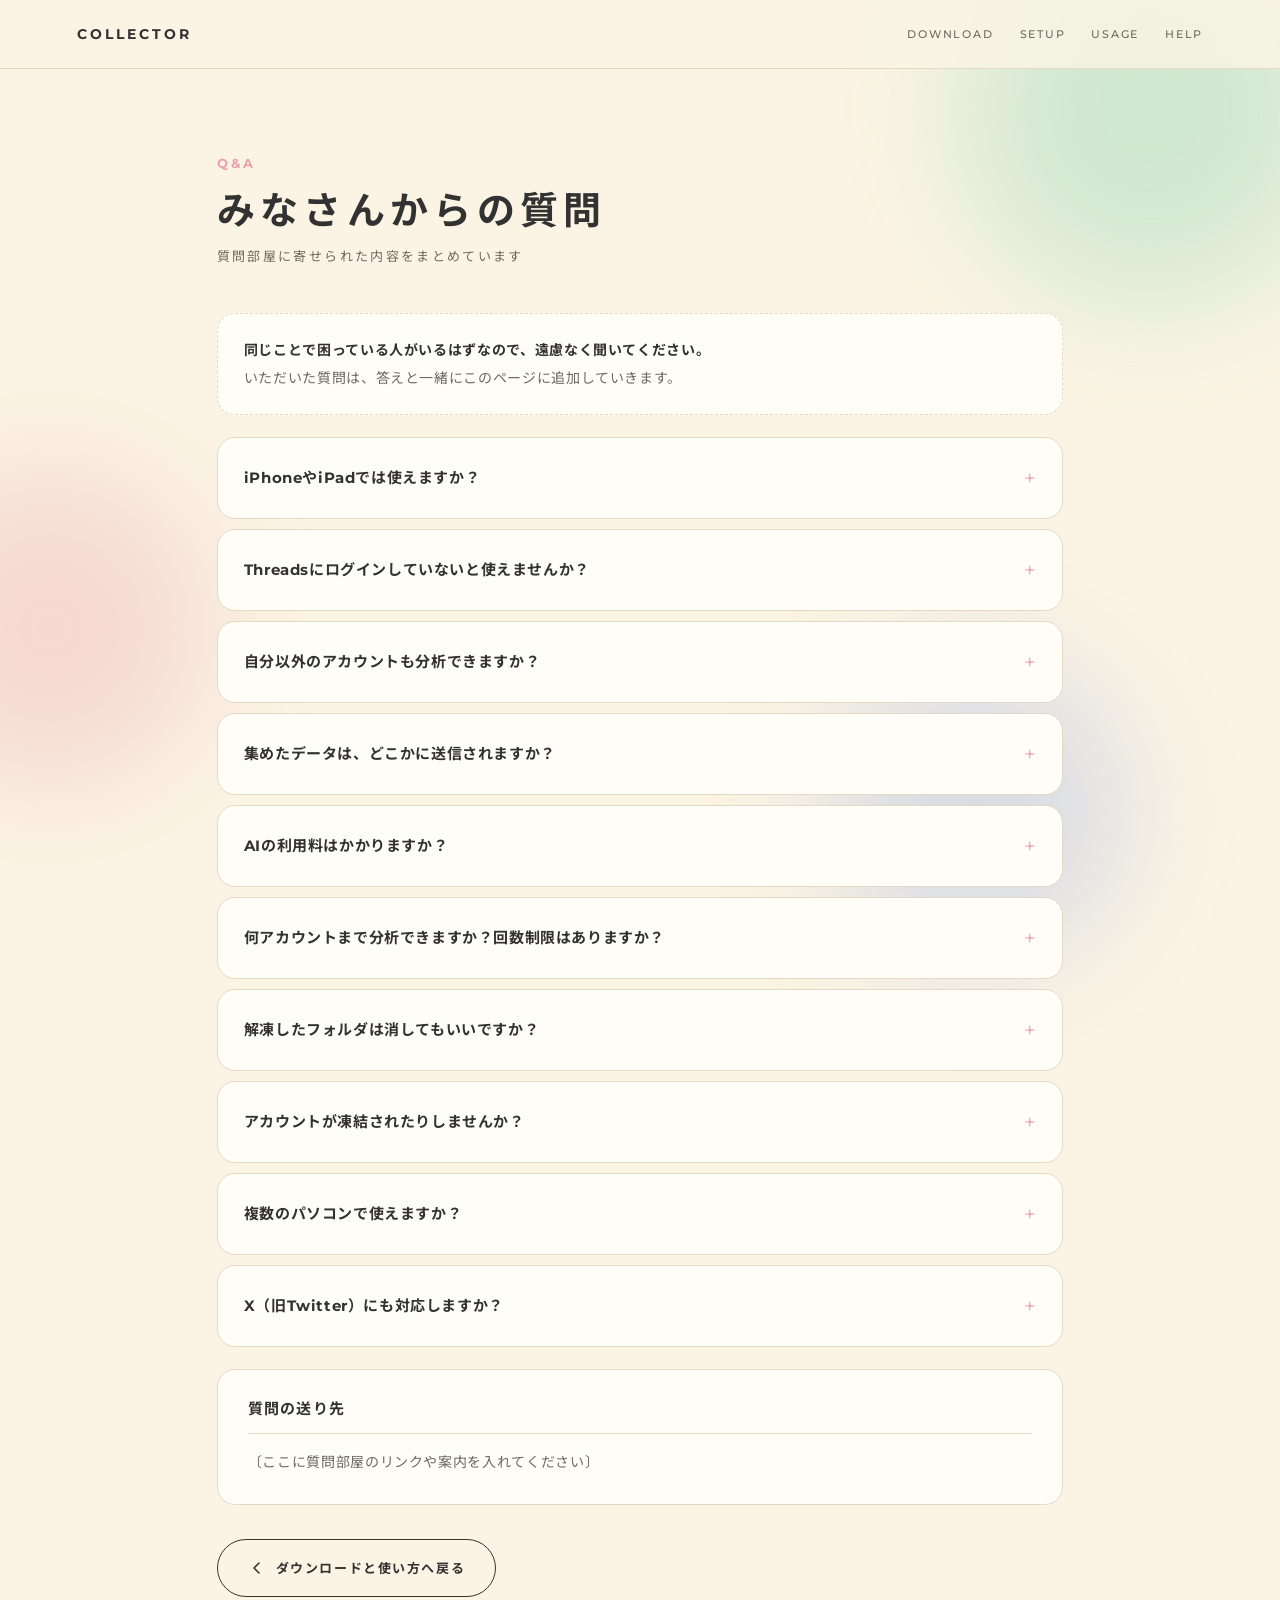
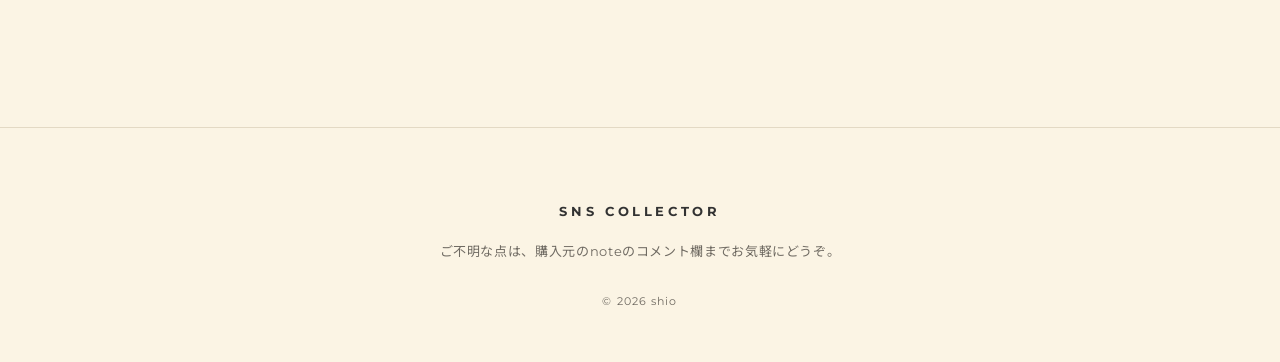
==== qa/index.html @ 51b9fbac "change: Q&Aを単体ページ(qa/)に分離" ====
<!DOCTYPE html>
<html lang="ja">
<head>
<meta charset="UTF-8">
<meta name="viewport" content="width=device-width, initial-scale=1">
<meta name="robots" content="noindex, nofollow, noarchive">

<title>Q&amp;A｜SNS投稿コレクター</title>
<meta name="description" content="SNS投稿コレクターに寄せられた質問と答えをまとめています。">

<link rel="icon" type="image/png" sizes="32x32" href="../assets/icon/favicon-32.png">
<link rel="icon" type="image/png" sizes="16x16" href="../assets/icon/favicon-16.png">
<link rel="apple-touch-icon" href="../assets/icon/apple-touch-icon.png">
<meta name="theme-color" content="#FBF4E4">

<meta property="og:type" content="article">
<meta property="og:url" content="https://shiochann.github.io/room-e94b82/qa/">
<meta property="og:site_name" content="SNS投稿コレクター">
<meta property="og:title" content="Q&amp;A｜SNS投稿コレクター">
<meta property="og:description" content="寄せられた質問と答えをまとめています。">
<meta property="og:image" content="https://shiochann.github.io/room-e94b82/assets/img/ogp.png">
<meta property="og:image:width" content="1200">
<meta property="og:image:height" content="630">
<meta name="twitter:card" content="summary_large_image">
<meta name="twitter:image" content="https://shiochann.github.io/room-e94b82/assets/img/ogp.png">

<link rel="preconnect" href="https://fonts.googleapis.com">
<link rel="preconnect" href="https://fonts.gstatic.com" crossorigin>
<link href="https://fonts.googleapis.com/css2?family=Montserrat:wght@400;500;700&family=Noto+Sans+JP:wght@400;500;700&display=swap" rel="stylesheet">
<link rel="stylesheet" href="../assets/css/style.css">
</head>
<body>

<div class="loader" id="loader">
  <div class="loader__bar"><span id="loaderFill"></span></div>
</div>

<div class="deco" aria-hidden="true">
  <span class="blob blob--mint"></span>
  <span class="blob blob--pink"></span>
  <span class="blob blob--blue"></span>
</div>

<header class="head">
  <a class="head__logo" href="../">COLLECTOR</a>
  <nav class="head__nav">
    <a href="../#download">DOWNLOAD</a>
    <a href="../#setup">SETUP</a>
    <a href="../#usage">USAGE</a>
    <a href="../#help">HELP</a>
  </nav>
</header>

<main>

<section class="sec sec--page">
  <div class="sec__head">
    <span class="sec__num">Q&amp;A</span>
    <h2 class="sec__title">みなさんからの質問</h2>
    <p class="sec__jp">質問部屋に寄せられた内容をまとめています</p>
  </div>

  <p class="notice">
    <strong>同じことで困っている人がいるはずなので、遠慮なく聞いてください。</strong><br>
    いただいた質問は、答えと一緒にこのページに追加していきます。
  </p>

  <div class="qa" style="margin-top:22px">

    <details>
      <summary>iPhoneやiPadでは使えますか？</summary>
      <div class="qa__body">
        <p><strong>使えません。パソコン（Windows / Mac）のGoogle Chrome専用です。</strong></p>
        <p>iPhoneとiPadにはChromeの拡張機能という仕組み自体がないためです（iOSのChromeは中身がSafariで、拡張機能に対応していません）。Androidも同様です。</p>
        <p>なお、書き出した分析プロンプトをAIアプリに貼って<strong>結果を読む部分はスマホでもできます</strong>。集める作業だけがパソコン必須です。</p>
      </div>
    </details>

    <details>
      <summary>Threadsにログインしていないと使えませんか？</summary>
      <div class="qa__body">
        <p><strong>ログインした状態で使ってください。</strong></p>
        <p>ログアウトのままだと、Threadsが7件ほど表示したところでログイン画面を出し、それ以上スクロールできなくなります。ツールの制限ではなくThreads側の仕様です。</p>
        <p>ログインするのは<strong>ご自身のアカウントで大丈夫です。</strong>分析したい相手のアカウントである必要はありません。</p>
      </div>
    </details>

    <details>
      <summary>自分以外のアカウントも分析できますか？</summary>
      <div class="qa__body">
        <p>できます。<strong>公開アカウントであれば、ブラウザで見えている情報をそのまま読み取ります。</strong></p>
        <p>非公開アカウントや、自分がブロックされている相手は、そもそも画面に表示されないので取得できません。</p>
      </div>
    </details>

    <details>
      <summary>集めたデータは、どこかに送信されますか？</summary>
      <div class="qa__body">
        <p><strong>送信されません。すべてお使いのパソコンの中だけで完結します。</strong></p>
        <p>このツールには外部と通信する機能が一切ありません。収集した内容が開発者や第三者に送られることはなく、集計も書き出しもブラウザの中で行われます。</p>
        <p>アクセスできる範囲もThreadsのページだけに限定してあります（他のサイトでは動きません）。</p>
      </div>
    </details>

    <details>
      <summary>AIの利用料はかかりますか？</summary>
      <div class="qa__body">
        <p><strong>かかりません。</strong>このツールはAIを呼び出しません。</p>
        <p>やっているのは「AIに貼り付ける文章を組み立てる」ところまでです。実際の分析は、ご自身のClaudeやChatGPTに貼って行うので、<strong>無料プランのままでも使えます。</strong>APIキーの登録も不要です。</p>
      </div>
    </details>

    <details>
      <summary>何アカウントまで分析できますか？回数制限はありますか？</summary>
      <div class="qa__body">
        <p><strong>制限はありません。</strong>何アカウントでも、何回でも使えます。</p>
        <p>ただし短時間に大量に走査すると、Threads側から一時的に表示を制限されることがあります。スクロール速度は「標準」のままでお使いください。</p>
      </div>
    </details>

    <details>
      <summary>解凍したフォルダは消してもいいですか？</summary>
      <div class="qa__body">
        <p><strong>消さないでください。</strong>Chromeはこのフォルダを参照し続けています。</p>
        <p>ゴミ箱に入れると拡張機能も動かなくなります。「書類」フォルダなど、うっかり消さない場所に置いてください。デスクトップに置いたままにして、整理のときに消してしまう例が多いので気をつけてください。</p>
      </div>
    </details>

    <details>
      <summary>アカウントが凍結されたりしませんか？</summary>
      <div class="qa__body">
        <p>このツールがやっているのは、<strong>ご自身がブラウザで見られる範囲を、スクロールしながら読み取ること</strong>です。投稿・いいね・フォローなどの操作は一切行いません。</p>
        <p>負荷をかけないよう、収集の速度はあらかじめ遅く設定してあります。「速い」設定の多用は避けてください。</p>
        <p>とはいえ、Threadsの規約や仕様は変更される可能性があります。<strong>ご利用は自己責任でお願いします。</strong>心配な場合は、まずご自身のアカウントの分析から試してみてください。</p>
      </div>
    </details>

    <details>
      <summary>複数のパソコンで使えますか？</summary>
      <div class="qa__body">
        <p>ご自身がお使いのパソコンであれば、台数の制限なくお使いいただけます。同じZIPを読み込むだけです。</p>
        <p>ただし<strong>他の方への再配布・共有・転売は禁止です。</strong>このページのURLも同様です。</p>
      </div>
    </details>

    <details>
      <summary>X（旧Twitter）にも対応しますか？</summary>
      <div class="qa__body">
        <p>現時点ではThreadsのみの対応です。</p>
        <p>他のSNSを追加できる構造では作ってありますが、対応時期はお約束できません。対応した場合はこのページでお知らせします。</p>
      </div>
    </details>

  </div>

  <div class="card" style="margin-top:22px">
    <h3 class="card__title">質問の送り先</h3>
    <p style="font-size:14px;color:var(--ink-lt)">
      〔ここに質問部屋のリンクや案内を入れてください〕
    </p>
  </div>

  <div style="margin-top:34px">
    <a class="btn" href="../" style="opacity:1;animation:none">
      <svg width="18" height="18" viewBox="0 0 18 18" fill="none" aria-hidden="true">
        <path d="M11 4L6 9l5 5" stroke="currentColor" stroke-width="1.6" stroke-linecap="round" stroke-linejoin="round"/>
      </svg>
      <span>ダウンロードと使い方へ戻る</span>
    </a>
  </div>
</section>

</main>

<footer class="foot">
  <p class="foot__logo">SNS COLLECTOR</p>
  <p class="foot__txt">ご不明な点は、購入元のnoteのコメント欄までお気軽にどうぞ。</p>
  <p class="foot__copy">© <span id="year">2026</span> shio</p>
</footer>

<script src="../assets/js/main.js"></script>
</body>
</html>
---- assets/css/style.css ----
@charset "UTF-8";

/* ============================================
   SNS投稿コレクター 配布ページ
   配色は参考サイトの空気感に合わせたもの
     地   #FBF4E4  文字 #323232
     差し色 ミント #7BD0AD / ピンク #EAA1AC / ブルー #95ABE5
   ============================================ */

:root {
  --bg: #fbf4e4;
  --ink: #323232;
  --ink-lt: #6f6a62;
  --mint: #7bd0ad;
  --pink: #eaa1ac;
  --blue: #95abe5;
  --line: #e3d9c4;
  --card: #fffdf7;
  --radius: 18px;
  --ease: cubic-bezier(.22, .61, .36, 1);
}

* { box-sizing: border-box; }

html { scroll-behavior: smooth; }

body {
  margin: 0;
  background: var(--bg);
  color: var(--ink);
  font-family: Montserrat, "Noto Sans JP", sans-serif;
  font-weight: 400;
  font-size: 16px;
  line-height: 2;
  letter-spacing: .04em;
  -webkit-font-smoothing: antialiased;
  overflow-x: hidden;
}

h1, h2, h3 { margin: 0; font-weight: 700; line-height: 1.5; }
p { margin: 0; }
ul, ol { margin: 0; padding: 0; list-style: none; }
a { color: inherit; }

/* ---------- ローディング ---------- */
.loader {
  position: fixed; inset: 0; z-index: 999;
  background: var(--bg);
  display: grid; place-items: center;
  transition: opacity .6s var(--ease), visibility .6s;
}
.loader.is-done { opacity: 0; visibility: hidden; }
.loader__bar {
  width: 220px; height: 12px;
  border: 1.5px solid var(--pink);
  border-radius: 2px;
  overflow: hidden;
}
.loader__bar span {
  display: block; height: 100%; width: 0;
  background: var(--pink);
  transition: width .3s linear;
}

/* ---------- 背景の飾り ---------- */
.deco { position: fixed; inset: 0; pointer-events: none; z-index: 0; }
.blob {
  position: absolute; border-radius: 50%;
  filter: blur(60px); opacity: .32;
}
.blob--mint { width: 380px; height: 380px; background: var(--mint); top: -80px; right: -60px; }
.blob--pink { width: 320px; height: 320px; background: var(--pink); top: 52%; left: -110px; }
.blob--blue { width: 300px; height: 300px; background: var(--blue); bottom: -60px; right: 12%; }

/* ---------- ヘッダー ---------- */
.head {
  position: fixed; top: 0; left: 0; right: 0; z-index: 100;
  display: flex; align-items: center; justify-content: space-between;
  padding: 20px 6vw;
  background: rgba(251, 244, 228, .82);
  backdrop-filter: blur(10px);
  border-bottom: 1px solid var(--line);
}
.head__logo { font-weight: 700; letter-spacing: .22em; font-size: 14px; text-decoration: none; }
.head__nav { display: flex; gap: 26px; }
.head__nav a {
  font-size: 11px; letter-spacing: .16em; font-weight: 500;
  text-decoration: none; color: var(--ink-lt);
  transition: color .3s var(--ease);
}
.head__nav a:hover { color: var(--ink); }

/* ---------- ヒーロー ---------- */
.hero {
  position: relative; z-index: 1;
  min-height: 100svh;
  display: flex; align-items: center; gap: 6vw;
  padding: 140px 6vw 90px;
}
.hero__vertical {
  writing-mode: vertical-rl;
  font-size: clamp(18px, 2.2vw, 26px);
  font-weight: 700; letter-spacing: .32em; line-height: 1.9;
  color: var(--ink);
  opacity: 0; transform: translateY(24px);
  animation: fadeUp 1s var(--ease) .5s forwards;
}
.hero__body { max-width: 620px; }
.hero__label {
  font-size: 11px; letter-spacing: .3em; font-weight: 700;
  color: var(--ink-lt); margin-bottom: 18px;
  opacity: 0; animation: fadeUp .9s var(--ease) .65s forwards;
}
.hero__title {
  font-size: clamp(38px, 6vw, 68px);
  letter-spacing: .06em; line-height: 1.3; margin-bottom: 26px;
  opacity: 0; transform: translateY(24px);
  animation: fadeUp 1s var(--ease) .75s forwards;
}
.hero__lead {
  font-size: 15px; color: var(--ink-lt); margin-bottom: 34px;
  opacity: 0; transform: translateY(20px);
  animation: fadeUp 1s var(--ease) .9s forwards;
}
.hero__note {
  margin-top: 20px; font-size: 12px; color: var(--ink-lt); letter-spacing: .08em;
  opacity: 0; animation: fadeUp 1s var(--ease) 1.15s forwards;
}
@keyframes fadeUp { to { opacity: 1; transform: translateY(0); } }

/* ---------- ボタン ---------- */
.btn {
  display: inline-flex; align-items: center; gap: 10px;
  padding: 15px 30px;
  border: 1.5px solid var(--ink); border-radius: 999px;
  font-size: 13px; font-weight: 700; letter-spacing: .12em;
  text-decoration: none; background: transparent;
  transition: background .35s var(--ease), color .35s var(--ease), transform .35s var(--ease);
  opacity: 0; animation: fadeUp 1s var(--ease) 1.05s forwards;
}
.btn:hover { background: var(--ink); color: var(--bg); transform: translateY(-2px); }
.btn--fill {
  background: var(--ink); color: var(--bg);
  opacity: 1; animation: none; flex-shrink: 0;
}
.btn--fill:hover { background: var(--pink); border-color: var(--pink); color: #fff; }

/* ---------- セクション ---------- */
.sec { position: relative; z-index: 1; padding: 90px 6vw; max-width: 1000px; margin: 0 auto; }
/* ヒーローが無い単体ページ用。固定ヘッダーに潜り込まないよう上を空ける */
.sec--page { padding-top: 150px; }
.sec--page .sec__num { font-size: 13px; }
.sec__head { margin-bottom: 44px; }
.sec__num {
  display: block; font-size: 12px; font-weight: 700;
  letter-spacing: .24em; color: var(--pink); margin-bottom: 6px;
}
.sec__title { font-size: clamp(26px, 4vw, 38px); letter-spacing: .14em; }
.sec__jp { font-size: 13px; color: var(--ink-lt); letter-spacing: .18em; margin-top: 4px; }

/* ---------- カード ---------- */
.card {
  background: var(--card);
  border: 1px solid var(--line);
  border-radius: var(--radius);
  padding: 28px 30px;
}
.card__title {
  font-size: 15px; letter-spacing: .08em; margin-bottom: 14px;
  padding-bottom: 12px; border-bottom: 1px solid var(--line);
}
.grid2 { display: grid; grid-template-columns: 1fr 1fr; gap: 18px; margin-top: 18px; }

/* ダウンロードカード */
.card--dl {
  display: flex; align-items: center; justify-content: space-between;
  gap: 24px; flex-wrap: wrap;
}
.dl__name { font-size: 19px; font-weight: 700; letter-spacing: .06em; }
.dl__meta { display: flex; gap: 8px; flex-wrap: wrap; margin-top: 10px; }
.tag {
  font-size: 11px; font-weight: 700; letter-spacing: .08em;
  padding: 4px 12px; border-radius: 999px;
  background: var(--mint); color: #14503a;
}
.tag--soft { background: #f0e9d6; color: var(--ink-lt); }

/* ---------- リスト ---------- */
.list li { position: relative; padding-left: 24px; font-size: 14px; }
.list--ok li::before,
.list--ng li::before,
.list--dot li::before {
  position: absolute; left: 0; top: 0;
  font-weight: 700;
}
.list--ok li::before { content: "○"; color: var(--mint); }
.list--ng li::before { content: "×"; color: var(--pink); }
.list--dot li::before { content: "—"; color: var(--ink-lt); }

/* ---------- ステップ ---------- */
.steps { display: flex; flex-direction: column; gap: 16px; }
.steps--tight { gap: 10px; }
.step {
  display: flex; gap: 20px;
  background: var(--card);
  border: 1px solid var(--line);
  border-radius: var(--radius);
  padding: 24px 28px;
}
.step--hl { border-color: var(--pink); background: #fff8f4; }
.step__n {
  flex-shrink: 0;
  width: 34px; height: 34px; border-radius: 50%;
  display: grid; place-items: center;
  background: var(--ink); color: var(--bg);
  font-size: 13px; font-weight: 700;
}
.step--hl .step__n { background: var(--pink); }
.step__body h3 { font-size: 16px; letter-spacing: .04em; margin-bottom: 6px; }
.step__body p { font-size: 14px; color: var(--ink-lt); }
.step__body p + p { margin-top: 8px; }
.badge {
  display: inline-block; margin-left: 10px; vertical-align: 2px;
  font-size: 10px; font-weight: 700; letter-spacing: .1em;
  padding: 3px 10px; border-radius: 999px;
  background: var(--pink); color: #fff;
}

/* ---------- 補足ブロック ---------- */
.code {
  font-family: Menlo, Consolas, monospace;
  font-size: 13px; letter-spacing: 0; line-height: 1.9;
  background: #f2ead8; border-radius: 10px;
  padding: 12px 16px; color: var(--ink);
  overflow-x: auto;
}
.code--inline { display: inline; padding: 3px 8px; }

/* コピーボタン付きの枠（data-copy が付いたものだけ） */
.code[data-copy] {
  position: relative;
  padding-right: 108px;
  display: flex; align-items: center; min-height: 48px;
}
.copy {
  position: absolute; top: 50%; right: 10px; transform: translateY(-50%);
  display: inline-flex; align-items: center; gap: 6px;
  padding: 7px 14px;
  border: 1.5px solid var(--ink); border-radius: 999px;
  background: transparent; color: var(--ink);
  font-family: Montserrat, "Noto Sans JP", sans-serif;
  font-size: 11px; font-weight: 700; letter-spacing: .08em;
  cursor: pointer; white-space: nowrap;
  transition: background .3s var(--ease), color .3s var(--ease), border-color .3s var(--ease);
}
.copy:hover { background: var(--ink); color: var(--bg); }
.copy.is-done {
  background: var(--mint); border-color: var(--mint); color: #14503a;
}
.copy.is-fail {
  background: var(--pink); border-color: var(--pink); color: #fff;
}

@media (max-width: 820px) {
  /* 狭い画面ではボタンを下に回して、文字と重ならないようにする */
  .code[data-copy] {
    display: block; padding-right: 16px; padding-bottom: 56px;
  }
  .copy { top: auto; bottom: 12px; right: auto; left: 16px; transform: none; }
}
.notice {
  background: var(--card); border: 1px dashed var(--line);
  border-radius: var(--radius); padding: 22px 26px;
  font-size: 14px; color: var(--ink-lt); margin-top: 18px;
}
.notice strong, .step__body strong, .list strong { color: var(--ink); font-weight: 700; }
.warn, .tip {
  margin-top: 10px; font-size: 13px;
  border-left: 3px solid var(--pink); padding-left: 14px;
}
.tip { border-left-color: var(--blue); }

/* ---------- 画面写真 ----------
   画像が用意できていない枠は main.js が丸ごと隠すので、
   撮れたものから順に足していける。 */
.shot { margin: 16px 0 0; }
.shot img {
  display: block; width: 100%; height: auto;
  background: #fff;
  border: 1px solid var(--line); border-radius: 12px;
  box-shadow: 0 6px 22px rgba(50, 50, 50, .08);
  cursor: zoom-in;
  transition: transform .35s var(--ease), box-shadow .35s var(--ease);
}
.shot img:hover { transform: translateY(-2px); box-shadow: 0 10px 28px rgba(50, 50, 50, .13); }
.shot figcaption {
  margin-top: 8px; font-size: 12px; color: var(--ink-lt); letter-spacing: .06em;
}

/* 拡大表示 */
.lightbox {
  position: fixed; inset: 0; z-index: 500;
  background: rgba(50, 50, 50, .88);
  display: none; place-items: center;
  padding: 4vw; cursor: zoom-out;
}
.lightbox.is-open { display: grid; }
.lightbox img {
  max-width: 100%; max-height: 92vh;
  border-radius: 10px; box-shadow: 0 20px 60px rgba(0, 0, 0, .4);
}

/* ---------- Q&A ---------- */
.qa { display: flex; flex-direction: column; gap: 10px; }
.qa details {
  background: var(--card); border: 1px solid var(--line);
  border-radius: var(--radius); overflow: hidden;
}
.qa summary {
  cursor: pointer; list-style: none;
  padding: 20px 26px; font-size: 15px; font-weight: 700; letter-spacing: .04em;
  display: flex; align-items: center; justify-content: space-between; gap: 16px;
}
.qa summary::-webkit-details-marker { display: none; }
.qa summary::after {
  content: "+"; font-size: 20px; font-weight: 400; color: var(--pink);
  transition: transform .3s var(--ease);
}
.qa details[open] summary::after { transform: rotate(45deg); }
.qa__body { padding: 0 26px 22px; font-size: 14px; color: var(--ink-lt); }
.qa__body p + p { margin-top: 10px; }

/* ---------- 更新履歴 ---------- */
.log li {
  display: flex; gap: 14px; align-items: baseline;
  font-size: 14px; color: var(--ink-lt);
  padding: 8px 0; border-bottom: 1px dotted var(--line);
}
.log li:last-child { border-bottom: 0; }
.log span {
  font-weight: 700; color: var(--ink); font-size: 12px;
  letter-spacing: .06em; flex-shrink: 0;
}

/* ---------- フッター ---------- */
.foot {
  position: relative; z-index: 1;
  text-align: center; padding: 70px 6vw 50px;
  border-top: 1px solid var(--line); margin-top: 40px;
}
.foot__logo { font-size: 13px; font-weight: 700; letter-spacing: .28em; }
.foot__txt { font-size: 13px; color: var(--ink-lt); margin-top: 14px; }
.foot__copy { font-size: 11px; color: var(--ink-lt); margin-top: 26px; letter-spacing: .1em; }

/* ---------- スクロール表示 ---------- */
.reveal { opacity: 0; transform: translateY(28px); transition: opacity .9s var(--ease), transform .9s var(--ease); }
.reveal.is-in { opacity: 1; transform: translateY(0); }

.sp { display: none; }

/* ---------- スマホ ---------- */
@media (max-width: 820px) {
  body { line-height: 1.9; }
  .head { padding: 16px 5vw; }
  .head__nav { gap: 14px; }
  .head__nav a { font-size: 10px; letter-spacing: .1em; }
  .hero { flex-direction: column; align-items: flex-start; gap: 30px; padding: 120px 6vw 70px; min-height: auto; }
  .hero__vertical { writing-mode: horizontal-tb; font-size: 15px; letter-spacing: .2em; opacity: .0; }
  .sec { padding: 70px 6vw; }
  .grid2 { grid-template-columns: 1fr; }
  .card--dl { flex-direction: column; align-items: flex-start; }
  .btn--fill { width: 100%; justify-content: center; }
  .step { flex-direction: column; gap: 12px; padding: 22px; }
  .sp { display: inline; }
}

@media (prefers-reduced-motion: reduce) {
  * { animation: none !important; transition: none !important; }
  .reveal, .hero__vertical, .hero__title, .hero__lead, .hero__label, .hero__note, .btn { opacity: 1 !important; transform: none !important; }
}
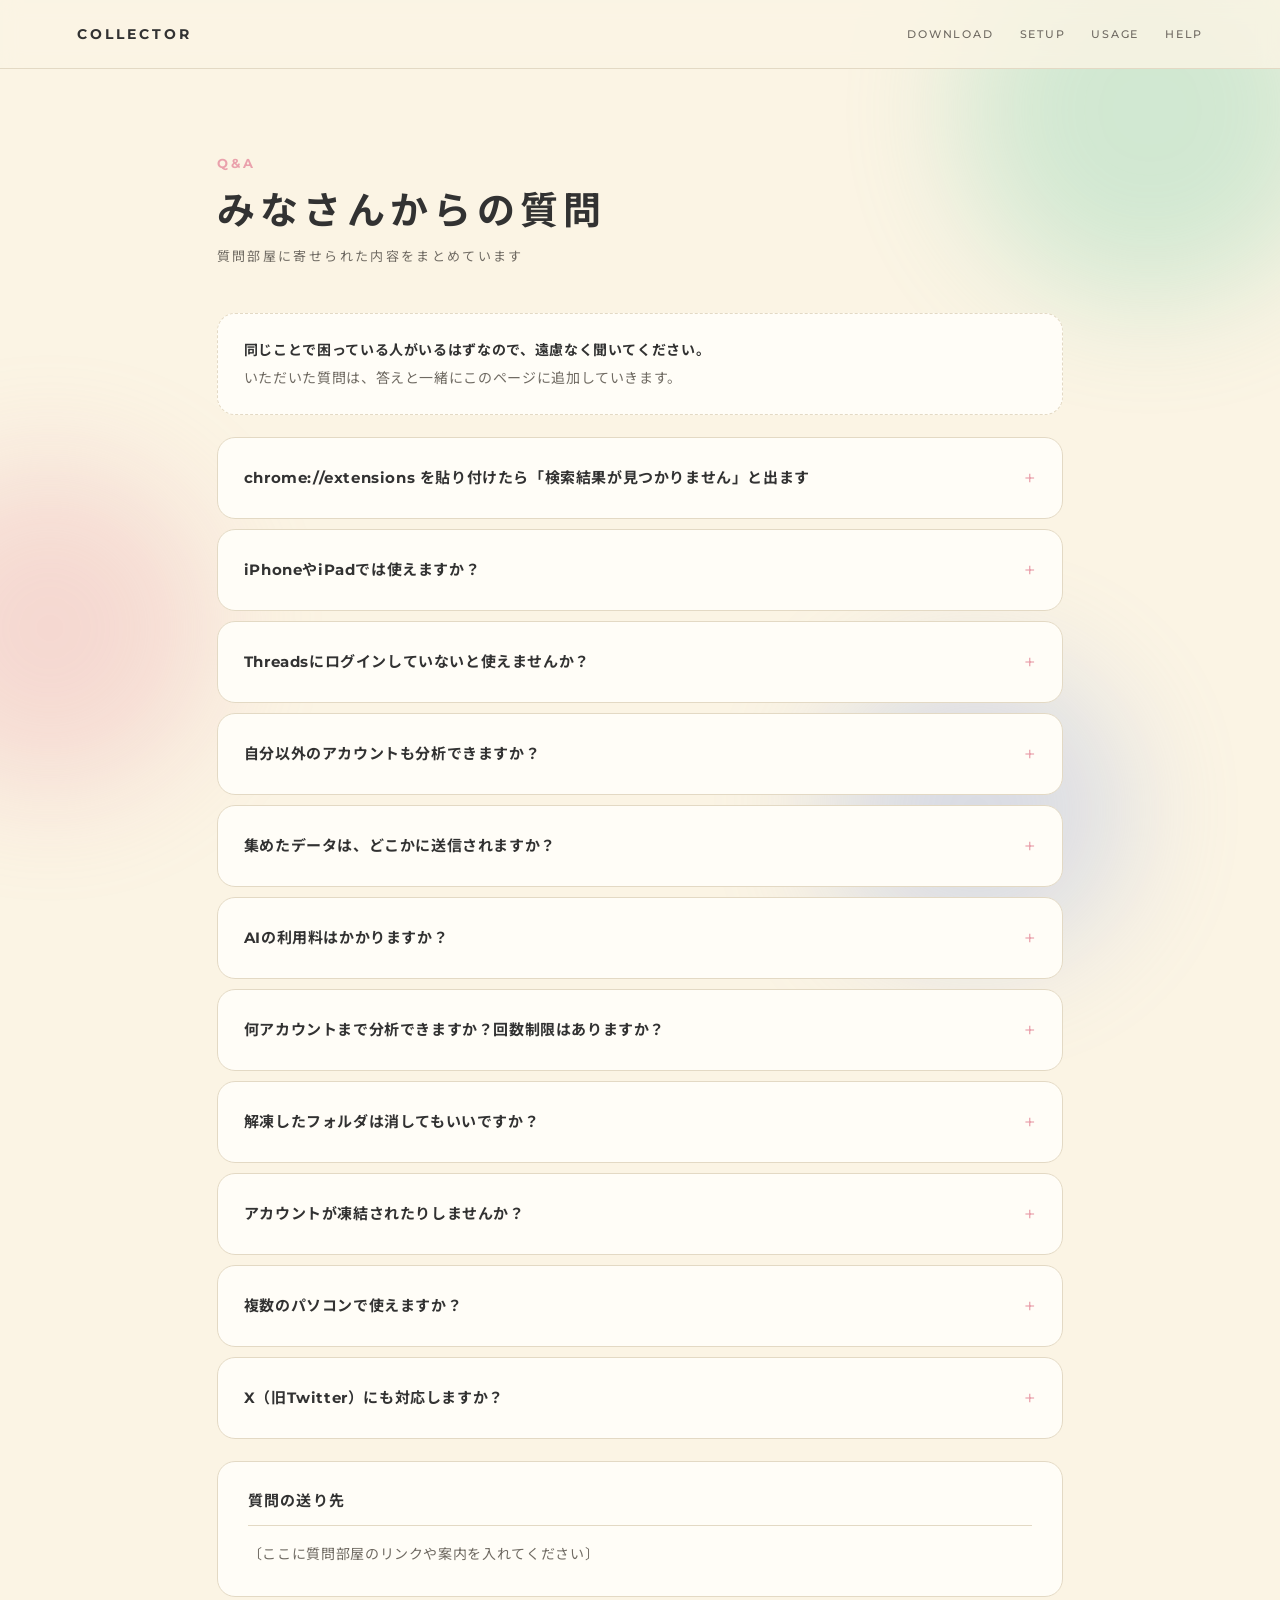
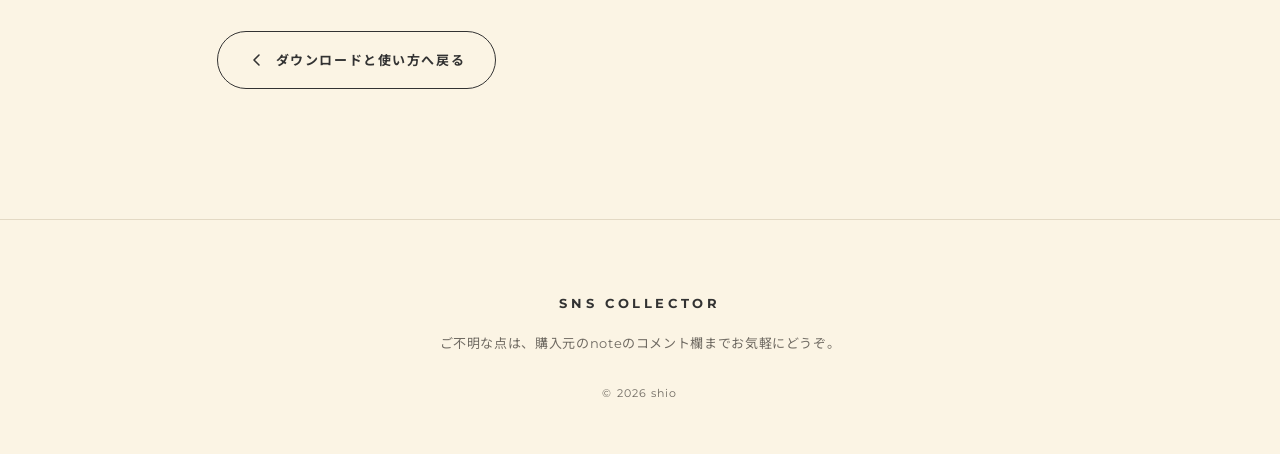
==== commit 1e4f9e41: "fix: 拡張機能ページの開き方を追記（パズルピースからの導線とQ&A）" ====
--- a/qa/index.html
+++ b/qa/index.html
@@ -66,6 +66,18 @@
   </p>
 
   <div class="qa" style="margin-top:22px">
+
+    <details>
+      <summary>chrome://extensions を貼り付けたら「検索結果が見つかりません」と出ます</summary>
+      <div class="qa__body">
+        <p><strong>貼り付ける場所が違っている可能性が高いです。</strong>設定は間違っていません。</p>
+        <p>Chromeの新しいタブには、画面の<strong>真ん中にGoogleの検索窓</strong>がありますが、そこに貼ると検索になってしまいます。貼り付けるのは<strong>画面のいちばん上、左右いっぱいに伸びている細長い欄（アドレスバー）</strong>です。</p>
+        <p><strong>いちばん確実なのは、入力しない方法です。</strong></p>
+        <p>Chrome右上の<strong>パズルピース🧩</strong>をクリック → メニュー下部の<strong>「拡張機能を管理」</strong>をクリック。これで同じページが開きます。</p>
+        <p>パズルピースが見当たらないときは、右上の「⋮」→「拡張機能」→「拡張機能を管理」でも開けます。</p>
+        <p>なお <code>chrome://extensions</code> はChrome専用のアドレスです。SafariやEdge、Firefoxでは開けませんのでご注意ください。</p>
+      </div>
+    </details>
 
     <details>
       <summary>iPhoneやiPadでは使えますか？</summary>
--- a/assets/css/style.css
+++ b/assets/css/style.css
@@ -274,6 +274,7 @@
   font-size: 14px; color: var(--ink-lt); margin-top: 18px;
 }
 .notice strong, .step__body strong, .list strong { color: var(--ink); font-weight: 700; }
+.hint2 { font-size: 13px; color: var(--ink-lt); margin-top: 6px; }
 .warn, .tip {
   margin-top: 10px; font-size: 13px;
   border-left: 3px solid var(--pink); padding-left: 14px;
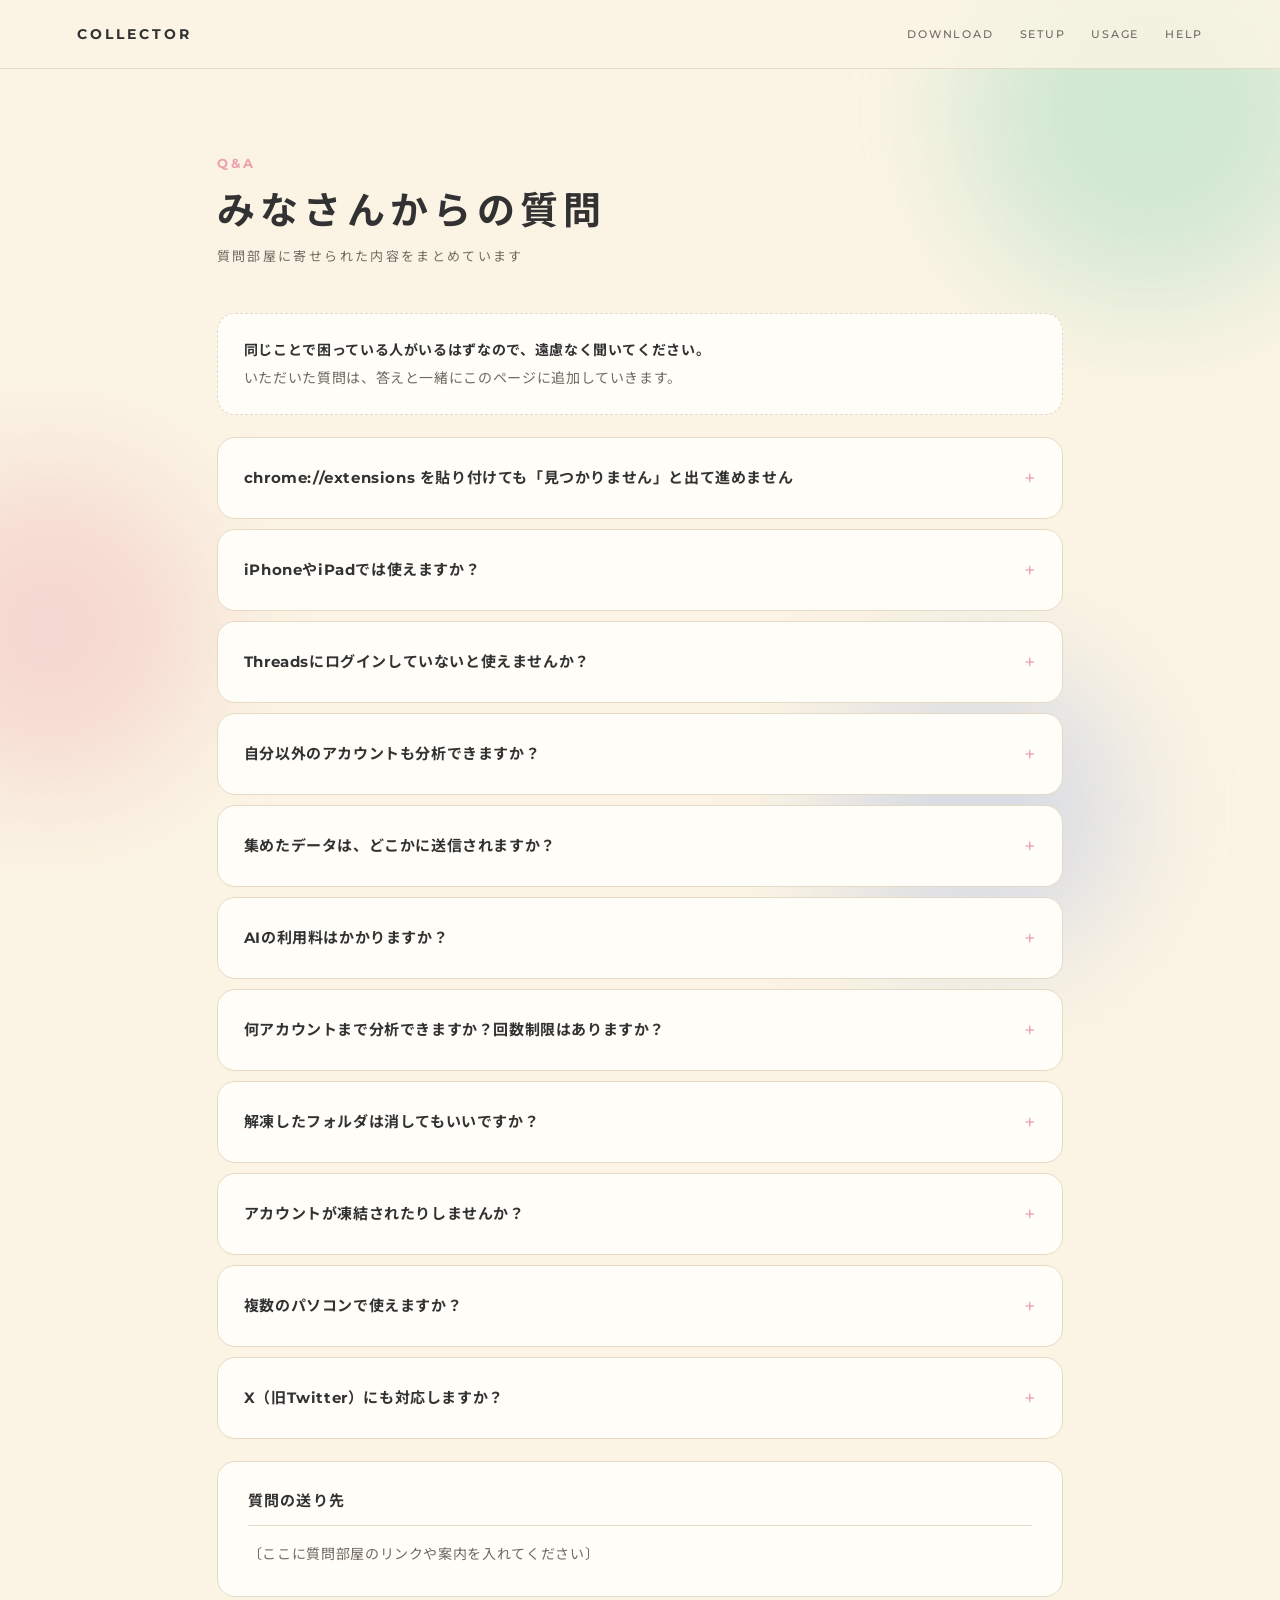
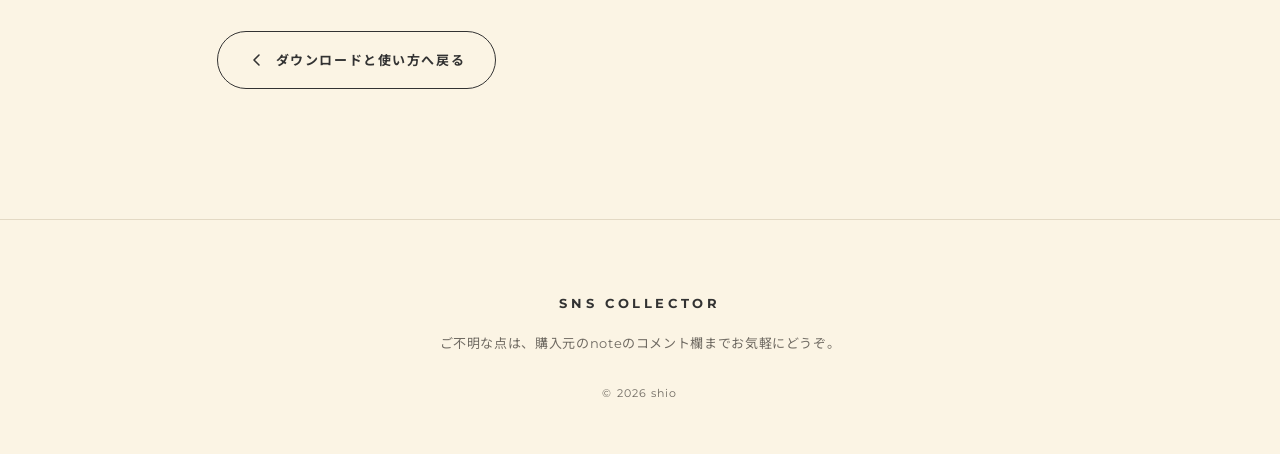
==== commit fbf0cf37: "fix: 拡張機能ページ内の検索欄との取り違えを案内に追加" ====
--- a/qa/index.html
+++ b/qa/index.html
@@ -68,9 +68,11 @@
   <div class="qa" style="margin-top:22px">
 
     <details>
-      <summary>chrome://extensions を貼り付けたら「検索結果が見つかりません」と出ます</summary>
+      <summary>chrome://extensions を貼り付けても「見つかりません」と出て進めません</summary>
       <div class="qa__body">
-        <p><strong>貼り付ける場所が違っている可能性が高いです。</strong>設定は間違っていません。</p>
+        <p><strong>貼り付ける場所が違っているだけです。</strong>故障でも設定ミスでもありませんのでご安心ください。</p>
+        <p><strong>「一致する結果は見つかりません」と出た場合は、すでに目的のページに着いています。</strong>それは拡張機能ページの中にある「拡張機能を検索」という欄が出しているメッセージで、インストール済みの拡張を検索する欄です。<strong>そこには何も入れなくて大丈夫です。</strong>画面左上の「パッケージ化されていない拡張機能を読み込む」に進んでください。</p>
+        <p>「検索結果が見つかりません」とGoogleの検索結果が出た場合は、貼り付け先が検索窓になっています。以下をご確認ください。</p>
         <p>Chromeの新しいタブには、画面の<strong>真ん中にGoogleの検索窓</strong>がありますが、そこに貼ると検索になってしまいます。貼り付けるのは<strong>画面のいちばん上、左右いっぱいに伸びている細長い欄（アドレスバー）</strong>です。</p>
         <p><strong>いちばん確実なのは、入力しない方法です。</strong></p>
         <p>Chrome右上の<strong>パズルピース🧩</strong>をクリック → メニュー下部の<strong>「拡張機能を管理」</strong>をクリック。これで同じページが開きます。</p>
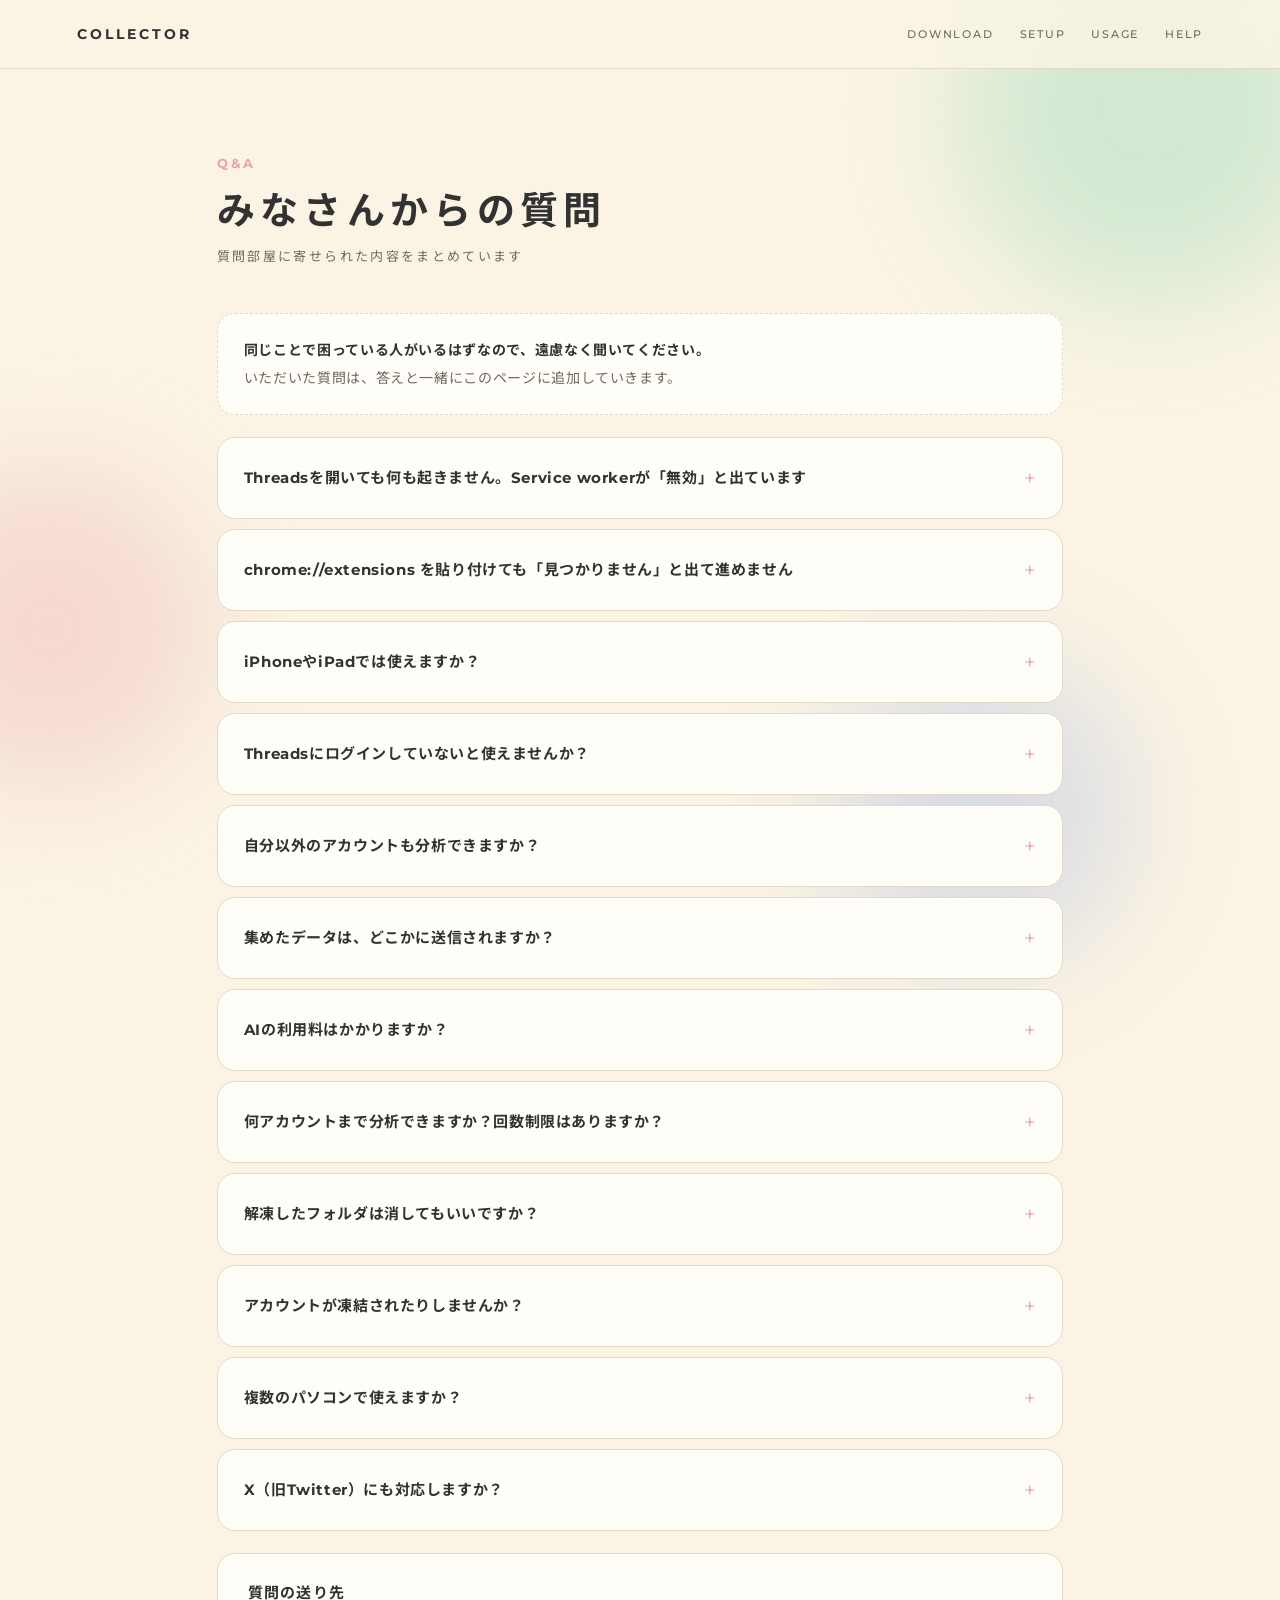
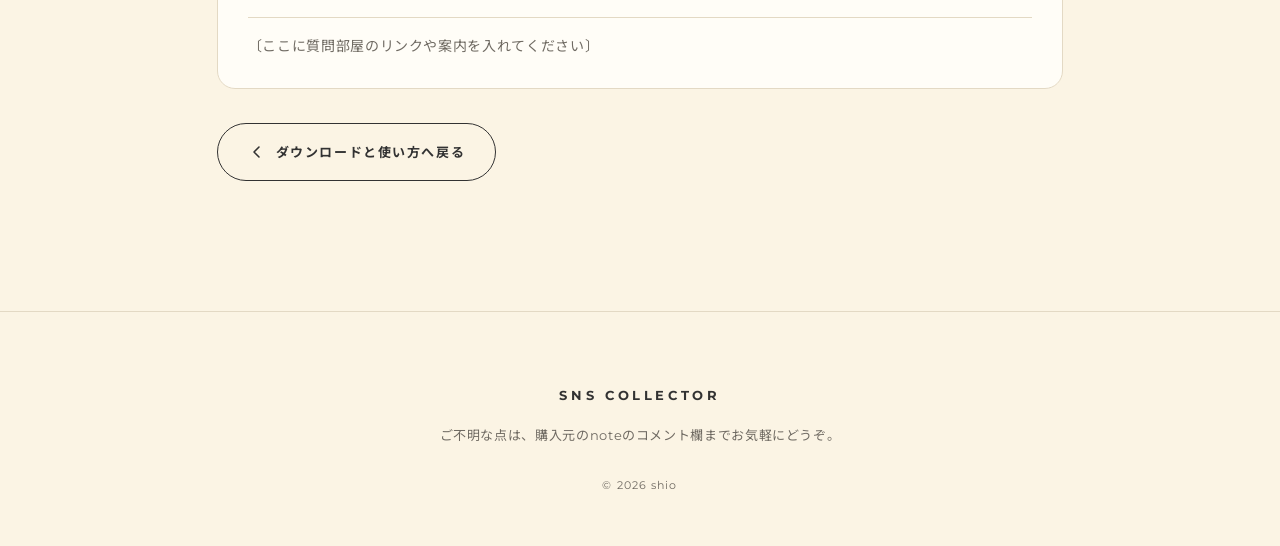
==== commit 8111640d: "add: Service workerの表示とアイコン操作についての案内を追加" ====
--- a/qa/index.html
+++ b/qa/index.html
@@ -68,6 +68,18 @@
   <div class="qa" style="margin-top:22px">
 
     <details>
+      <summary>Threadsを開いても何も起きません。Service workerが「無効」と出ています</summary>
+      <div class="qa__body">
+        <p><strong>Service worker が「無効」と表示されているのは正常です。</strong>故障ではありません。</p>
+        <p>拡張機能は、使っていない間は停止してパソコンに負担をかけないようになっています。必要になった瞬間に自動で起動するので、「無効」と出ていて問題ありません。</p>
+        <p><strong>そして、Threadsのプロフィールを開いただけでは何も起きません。</strong>これも正常な動きです。</p>
+        <p>使うときは、<strong>ツールバーの紺色のアイコンをクリック</strong>してください。そこで初めて画面右上にパネルが出ます。</p>
+        <p><strong>アイコンが見当たらない場合</strong>は、ピン留めがまだかもしれません。ツールバー右上のパズルピース🧩をクリックし、「SNS投稿コレクター」の横のピン📌を押すとツールバーに固定されます。</p>
+        <p>アイコンを押しても反応がない場合は、Threadsのページを一度リロード（再読み込み）してからもう一度押してみてください。それでも出ないときは、<span class="code code--inline">chrome://extensions</span> で赤い「エラー」ボタンが出ていないかご確認のうえ、ご連絡ください。</p>
+      </div>
+    </details>
+
+    <details>
       <summary>chrome://extensions を貼り付けても「見つかりません」と出て進めません</summary>
       <div class="qa__body">
         <p><strong>貼り付ける場所が違っているだけです。</strong>故障でも設定ミスでもありませんのでご安心ください。</p>
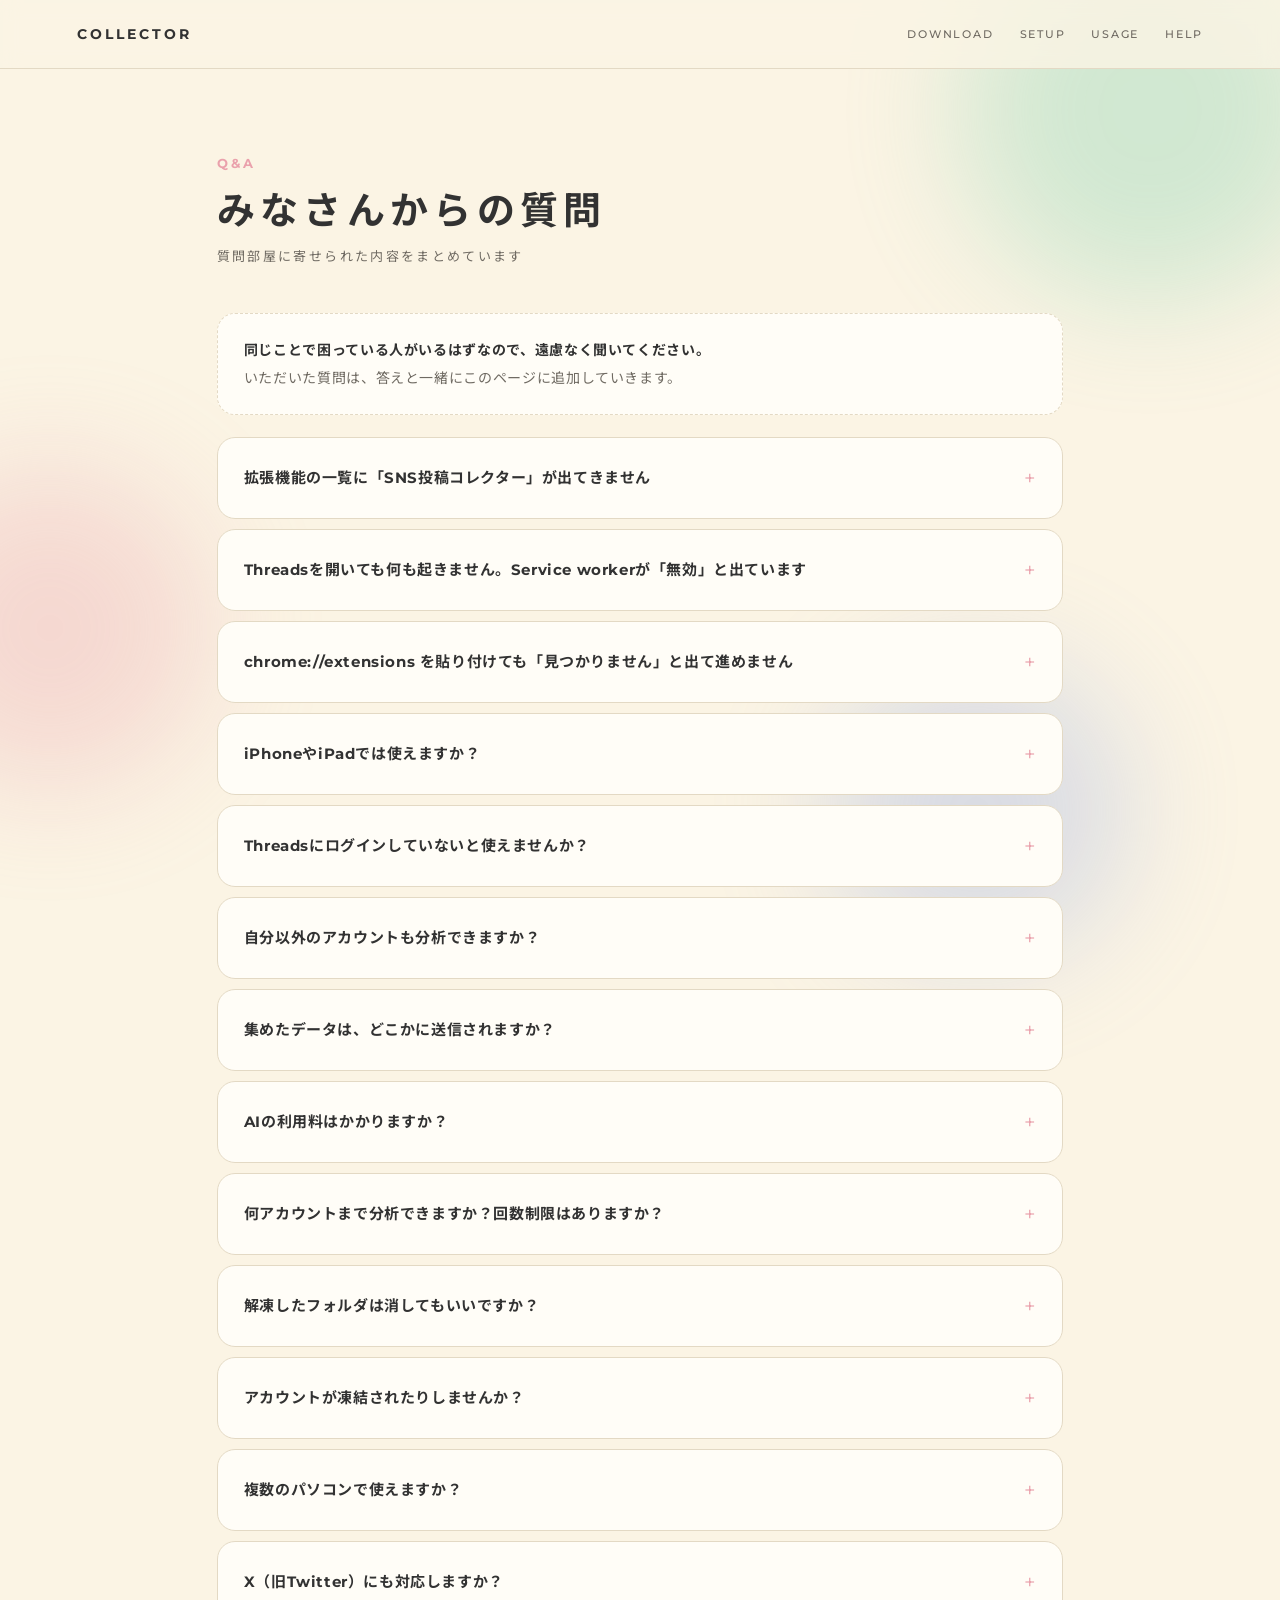
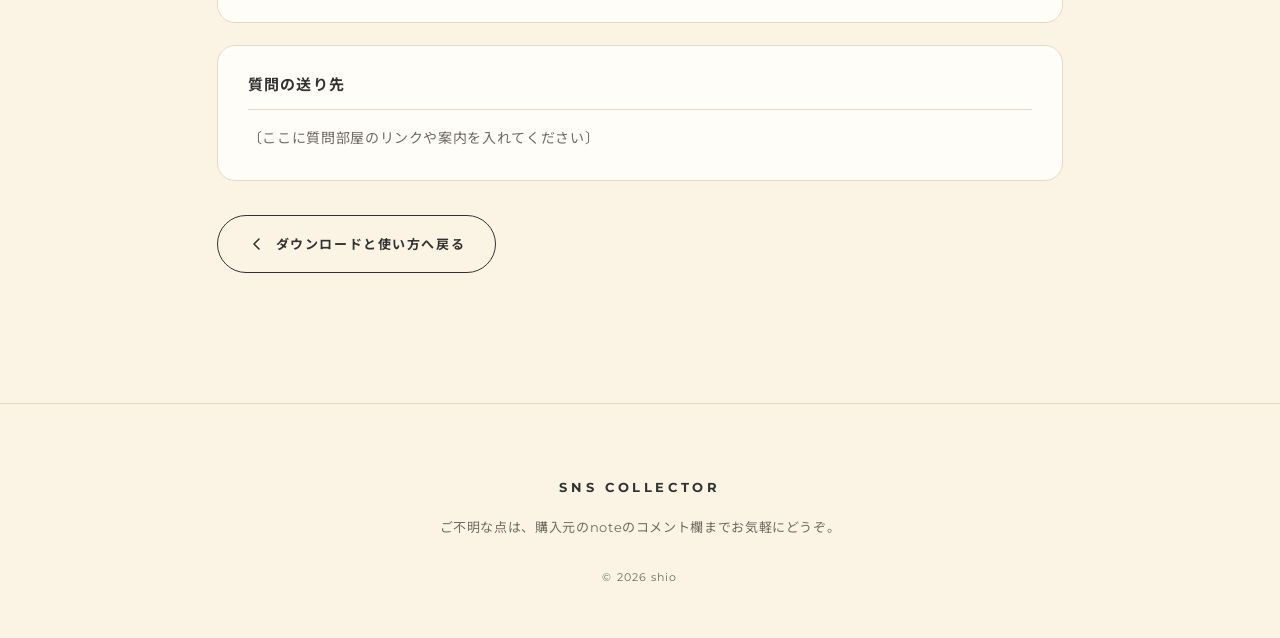
==== commit 7036f56b: "add: 一覧に表示されないときの確認手順をQ&Aに追加" ====
--- a/qa/index.html
+++ b/qa/index.html
@@ -68,6 +68,23 @@
   <div class="qa" style="margin-top:22px">
 
     <details>
+      <summary>拡張機能の一覧に「SNS投稿コレクター」が出てきません</summary>
+      <div class="qa__body">
+        <p><strong>まだ読み込みが終わっていないだけです。</strong>順番どおりで間違っていません。</p>
+        <p>この一覧は「すでに入っている拡張機能」が並ぶ場所なので、フォルダを読み込むまでは表示されません。以下を順に確認してください。</p>
+        <p><strong>1. ZIPを解凍しましたか？</strong><br>
+        ダウンロードしたZIPをダブルクリックすると <code>sns-post-collector</code> というフォルダができます。ZIPのままでは読み込めません。</p>
+        <p><strong>2. 「デベロッパーモード」はONになっていますか？</strong><br>
+        拡張機能ページの<strong>右上</strong>にあるスイッチです。<strong>ここをONにしないと、次に押すボタン自体が画面に出てきません。</strong>ここで止まっている方がとても多いです。</p>
+        <p><strong>3. 「パッケージ化されていない拡張機能を読み込む」を押しましたか？</strong><br>
+        デベロッパーモードをONにすると、画面の<strong>左上</strong>にこのボタンが現れます。</p>
+        <p><strong>4. 選ぶのは「フォルダ」です</strong><br>
+        ファイル選択の画面では、<code>sns-post-collector</code> という<strong>フォルダを選んだ状態で「開く」</strong>を押してください。フォルダの中に入って、中のファイルを選ぶ必要はありません。</p>
+        <p>ここまで進むと、一覧に「SNS投稿コレクター」が表示されます。</p>
+      </div>
+    </details>
+
+    <details>
       <summary>Threadsを開いても何も起きません。Service workerが「無効」と出ています</summary>
       <div class="qa__body">
         <p><strong>Service worker が「無効」と表示されているのは正常です。</strong>故障ではありません。</p>
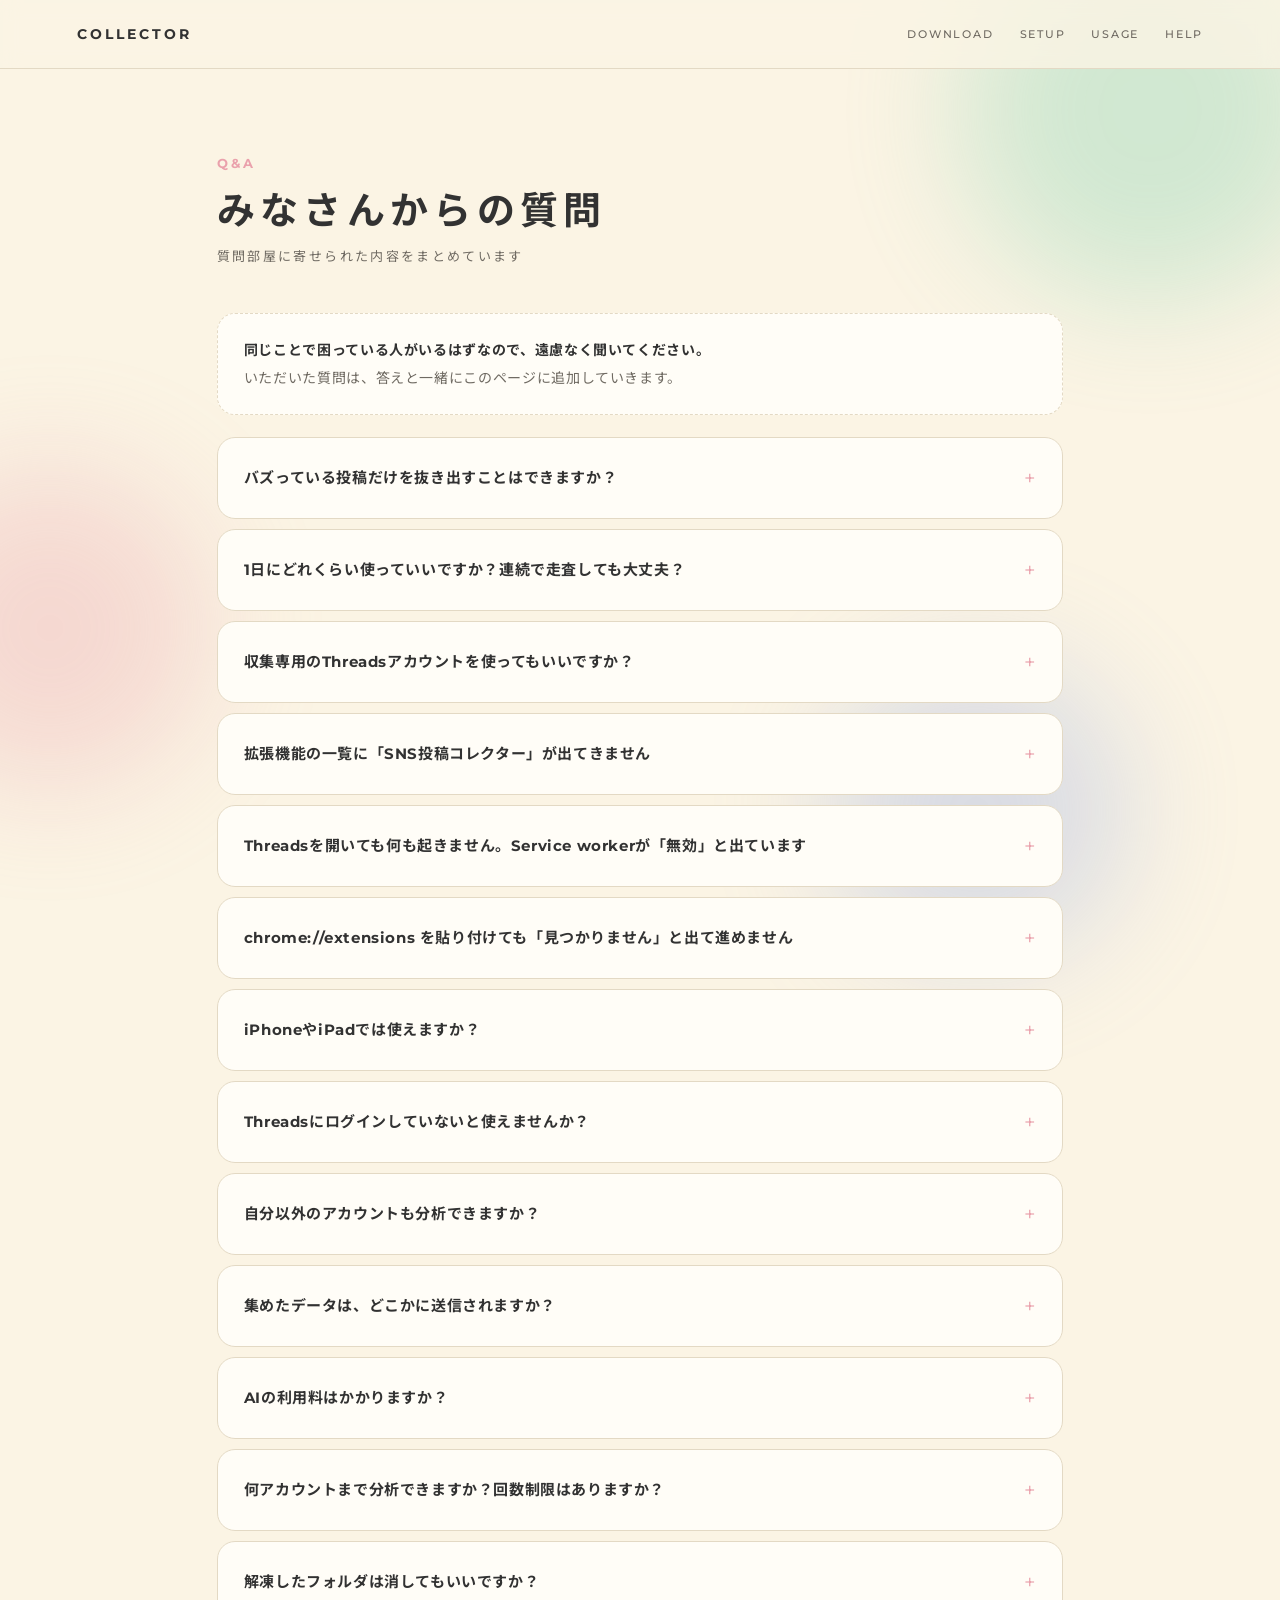
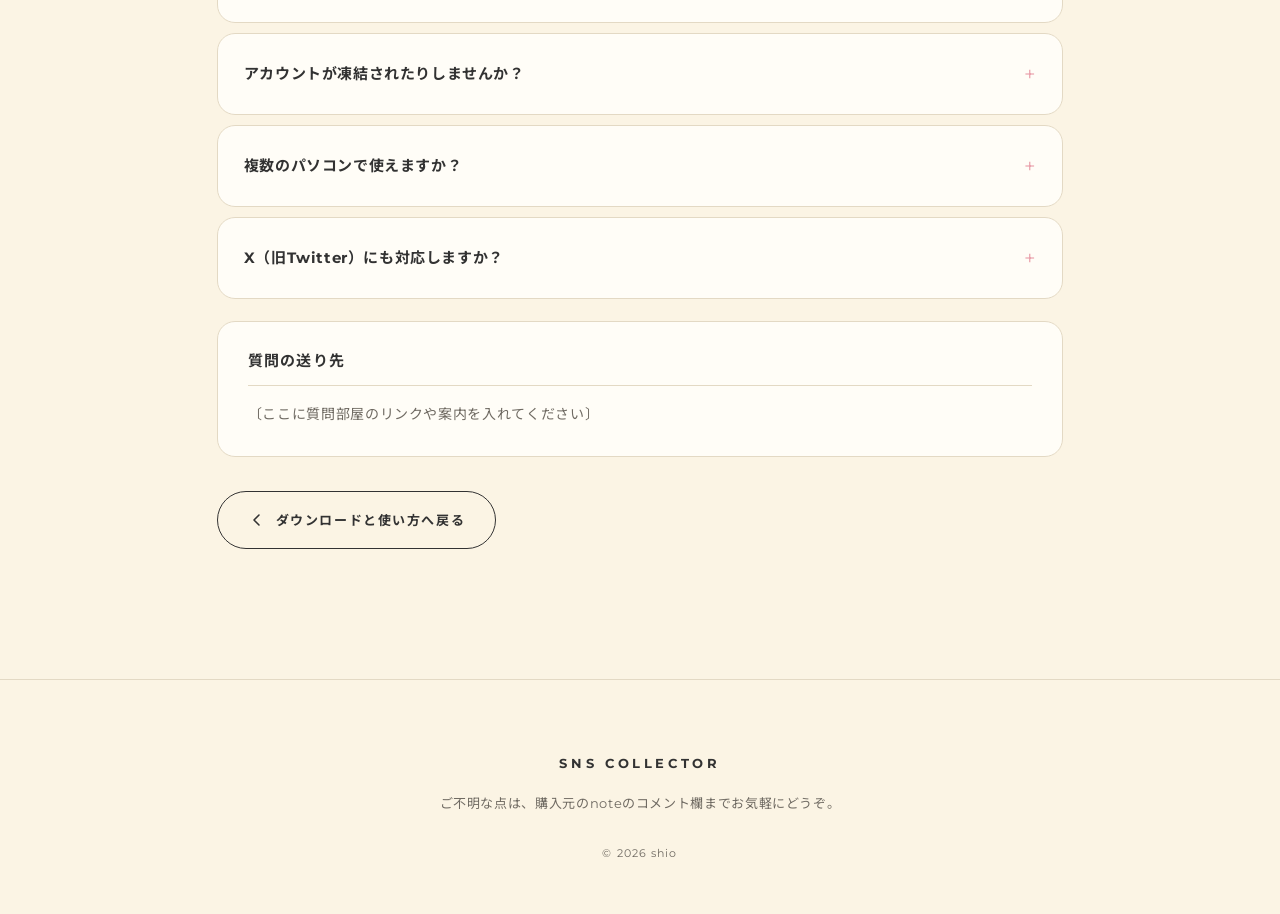
==== commit f868d967: "add: ACTIVATEセクションと、運用に関するQ&A3件を追加" ====
--- a/qa/index.html
+++ b/qa/index.html
@@ -66,6 +66,44 @@
   </p>
 
   <div class="qa" style="margin-top:22px">
+
+    <details>
+      <summary>バズっている投稿だけを抜き出すことはできますか？</summary>
+      <div class="qa__body">
+        <p><strong>はい、それがこのツールの中心機能です。</strong></p>
+        <p>走査が終わると「絞り込み」の欄が出ます。<strong>迷ったら既定の「中央値の2倍以上」</strong>でお試しください。該当が<strong>10〜15件</strong>になるあたりが狙い目です。少なすぎると傾向が読めず、多すぎると特徴がぼやけます。</p>
+        <p><strong>「いいね◯◯以上」と決め打ちしない方が正確です。</strong>いいね50が多いか少ないかは、そのアカウントの規模で変わります。パネルに中央値・上位20%・最大が表示されるので、その数字を見てから決めてください。</p>
+        <p>絞り込んだ状態で <code>.md 保存</code> や <code>.csv 保存</code> を押せば、投稿のURLごと残せます。</p>
+        <p><strong>「返信 ≧ 5」もおすすめです。</strong>いいねは流し見でも押されますが、返信が付いた投稿は本当に刺さった投稿です。会話を生む仕掛けを探すときは、こちらの方が精度が高くなります。</p>
+        <p>抜き出したあとは <a href="../#activate">ACTIVATE</a> の手順に進んでください。型にして自分の投稿に変えるところまで書いています。</p>
+      </div>
+    </details>
+
+    <details>
+      <summary>1日にどれくらい使っていいですか？連続で走査しても大丈夫？</summary>
+      <div class="qa__body">
+        <p>正直にお伝えすると、<strong>Threads側の制限ラインは公表されていないため、「ここまでなら安全」と断言できる数字はありません。</strong>以下は安全側に倒した目安としてお読みください。</p>
+        <ul class="list list--dot">
+          <li>1アカウント走査したら<strong>2〜3分空ける</strong>（すぐ次に行かない）</li>
+          <li>1日あたり<strong>まず5アカウントくらいから</strong>。問題なければ少しずつ増やす</li>
+          <li>連続で回すときは、3〜4アカウントごとに<strong>10分ほど休む</strong></li>
+          <li>スクロール速度は<strong>「標準」のまま</strong>（ここが一番効きます）</li>
+        </ul>
+        <p><strong>「ツリー全文の取得」は走査より負荷が高め</strong>です。1件ずつ裏でページを開くため、件数が多いときは絞り込んでから実行してください。</p>
+        <p>投稿が読み込まれなくなる、ログイン画面が出る、画面が真っ白になる——こうした様子が出たら、<strong>その日はもう走査しないでください。</strong>時間を置けばたいてい戻ります。繰り返すのが一番よくありません。</p>
+      </div>
+    </details>
+
+    <details>
+      <summary>収集専用のThreadsアカウントを使ってもいいですか？</summary>
+      <div class="qa__body">
+        <p>考え方としては合理的です。<strong>万一制限がかかっても、普段お使いのアカウントの閲覧に影響しない</strong>のがメリットです。ただし注意点があります。</p>
+        <p><strong>作りたてのアカウントは避けた方が無難です。</strong>一般に新規アカウントは各種の制限が厳しめにかかる傾向があります。今日作って今日大量に走査すると、かえって早く止まる可能性があります。すでにお持ちの、普段投稿していないアカウントを使う形が安全です。</p>
+        <p><strong>Chromeのプロファイルを分けると快適です。</strong>Chrome右上のアイコン →「追加」で別プロファイルを作り、そちらで収集用アカウントにログインしておくと、ログインし直す手間がなく、普段のアカウントと混ざりません。拡張機能は入れ直しが必要ですが、一度きりです。</p>
+        <p><strong>ただし、アカウントを分けても規約上の扱いが有利になるわけではありません。</strong>Metaの規約は自動的なデータ収集を制限しており、その点は専用アカウントでも変わりません。また同じパソコン・同じ回線から接続している以上、完全に分離されるわけでもありません。</p>
+        <p>「普段のアカウントへのリスクを減らす」という意味では有効ですが、「これなら大丈夫」というものではない、という前提でお使いください。</p>
+      </div>
+    </details>
 
     <details>
       <summary>拡張機能の一覧に「SNS投稿コレクター」が出てきません</summary>
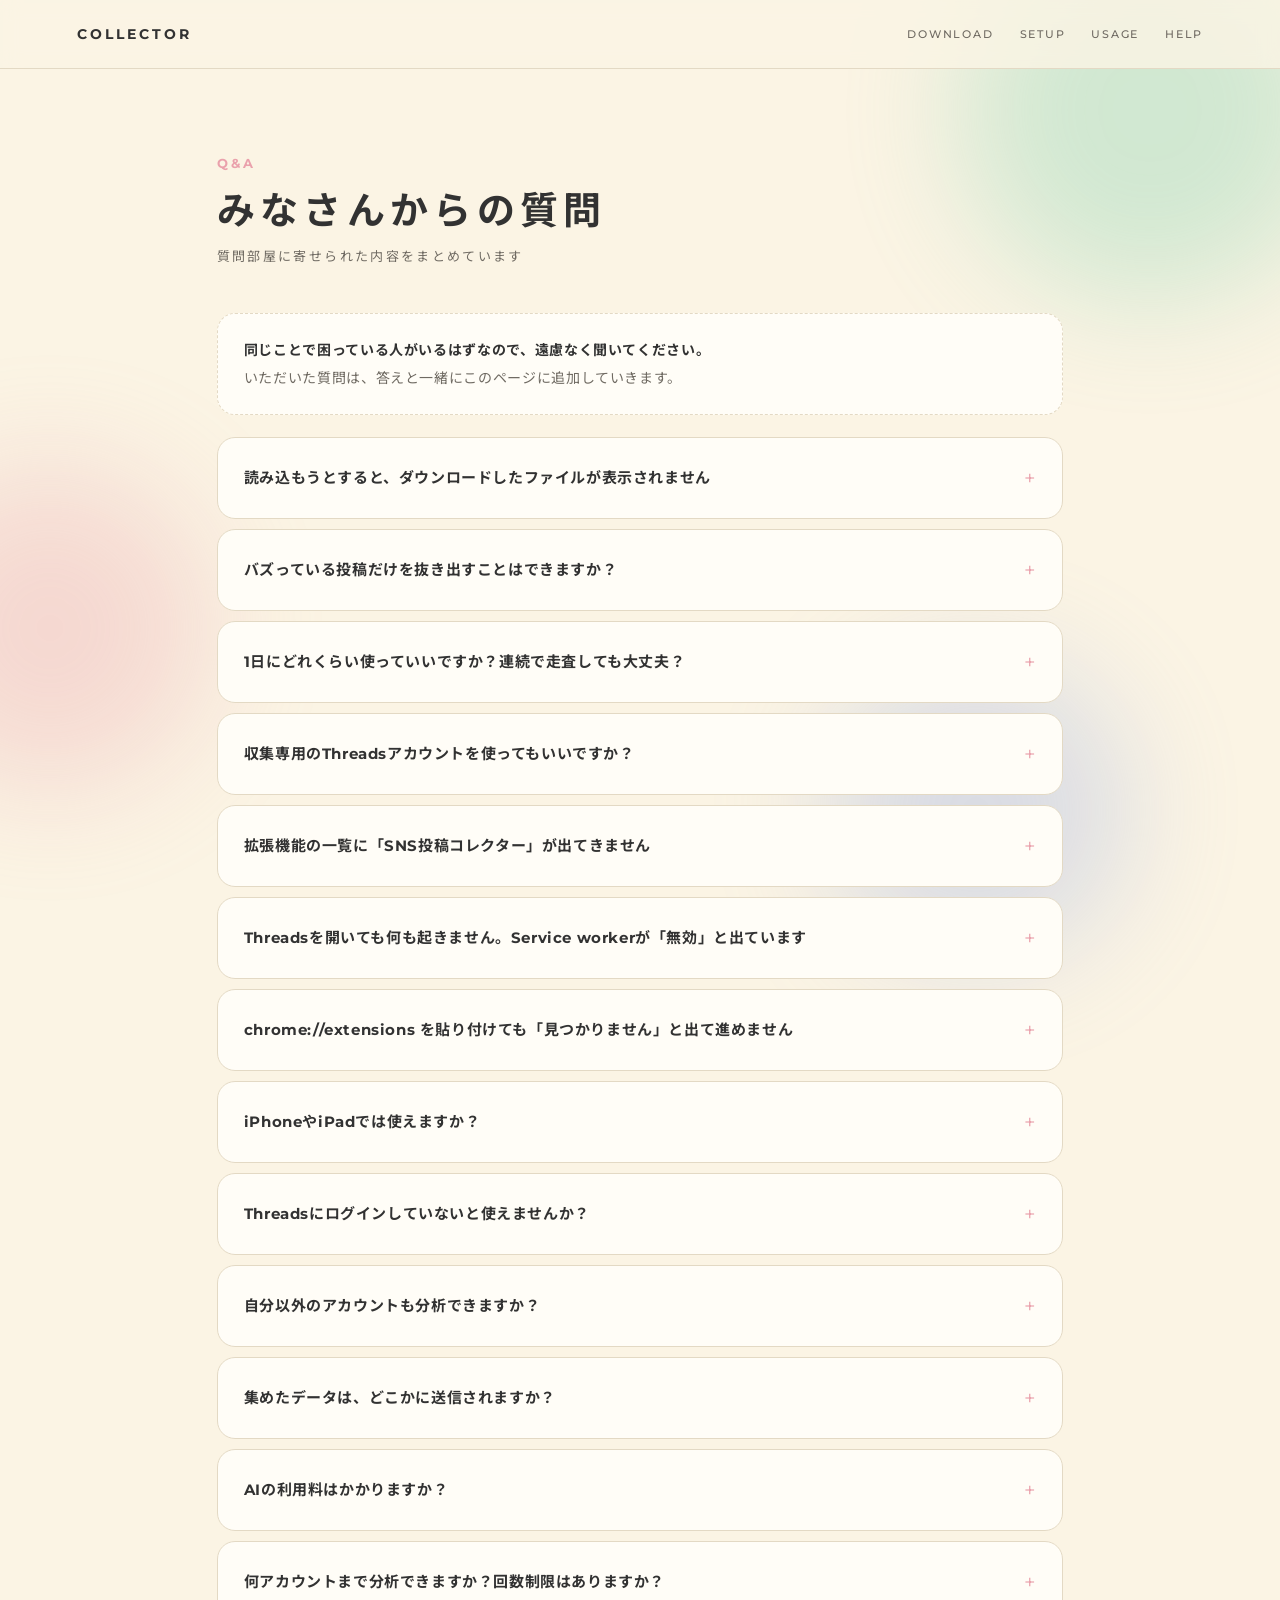
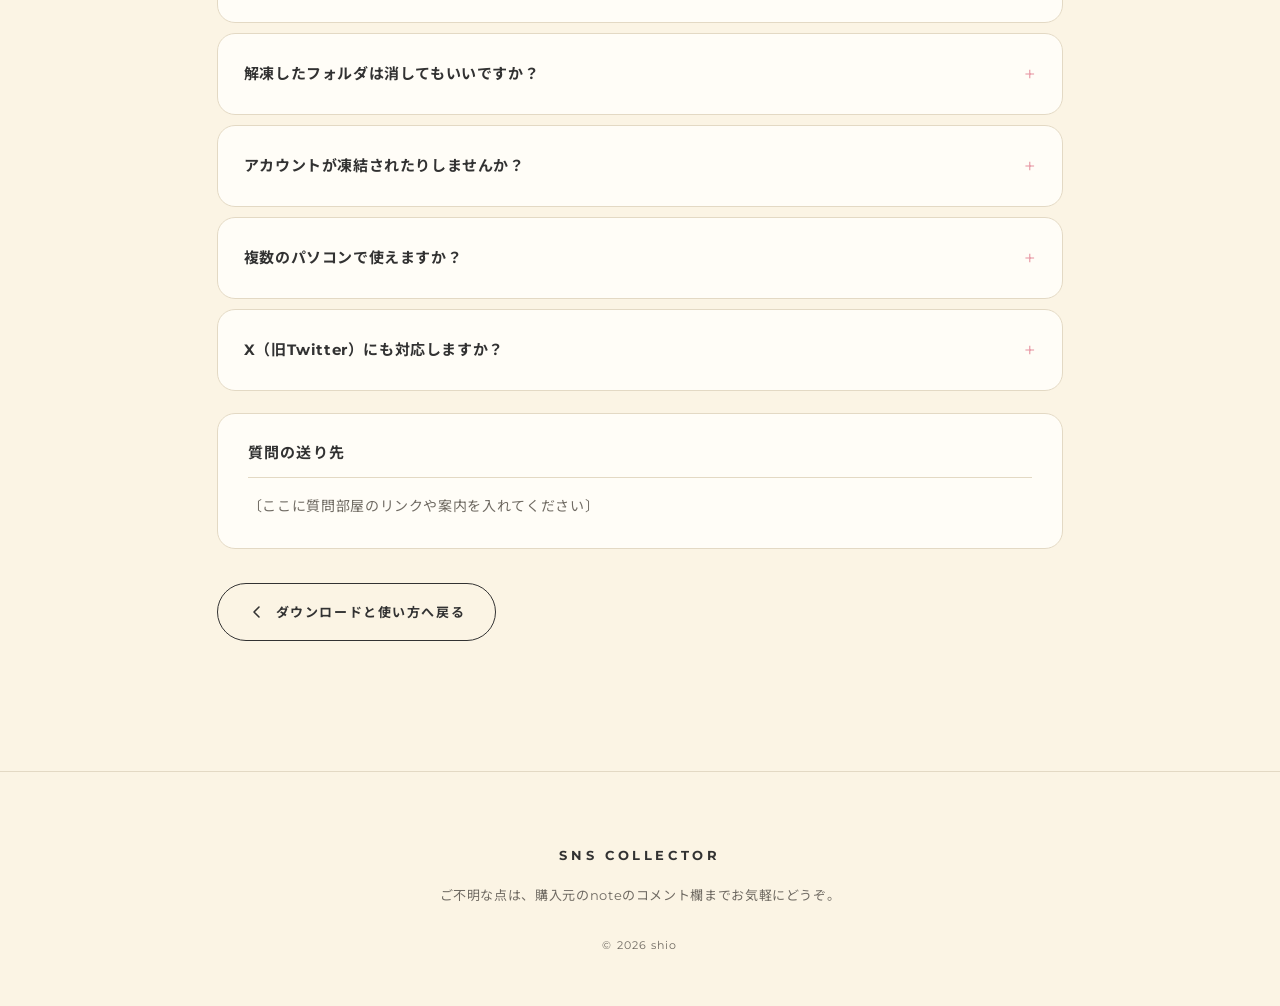
==== commit 6b6e81f2: "add: ZIP未展開で読み込めないケースをQ&Aに追加" ====
--- a/qa/index.html
+++ b/qa/index.html
@@ -66,6 +66,20 @@
   </p>
 
   <div class="qa" style="margin-top:22px">
+
+    <details>
+      <summary>読み込もうとすると、ダウンロードしたファイルが表示されません</summary>
+      <div class="qa__body">
+        <p><strong>パソコンが古いからではありません。ZIPのままだと表示されない仕様です。</strong></p>
+        <p>「パッケージ化されていない拡張機能を読み込む」で開く画面は、<strong>フォルダだけを選ぶ画面</strong>です。ZIPファイルは選択対象にならないため、一覧から消えたように見えます。</p>
+        <p><strong>ZIPを「展開（解凍）」してください。</strong></p>
+        <p><strong>Windowsの方はここに注意してください。</strong>ZIPをダブルクリックすると中身が見えますが、<strong>これは中を覗いているだけで、展開されていません。</strong>この状態では読み込めません。</p>
+        <p>ZIPファイルを<strong>右クリック →「すべて展開」→「展開」</strong>と進んでください。これで <code>sns-post-collector</code> というフォルダができます。</p>
+        <p>Macの方はダブルクリックで展開されます。</p>
+        <p><strong>選ぶのは、そのフォルダ自体です。</strong>フォルダの中に入って何かを選ぶ必要はありません。<code>sns-post-collector</code> を1回クリックして選んだ状態で「フォルダーの選択」または「開く」を押してください。</p>
+        <p>もし選んでもエラーが出る場合は、フォルダの中に <code>manifest.json</code> があるか確認してください。無ければ、もう一段内側のフォルダが正しい場所です。</p>
+      </div>
+    </details>
 
     <details>
       <summary>バズっている投稿だけを抜き出すことはできますか？</summary>
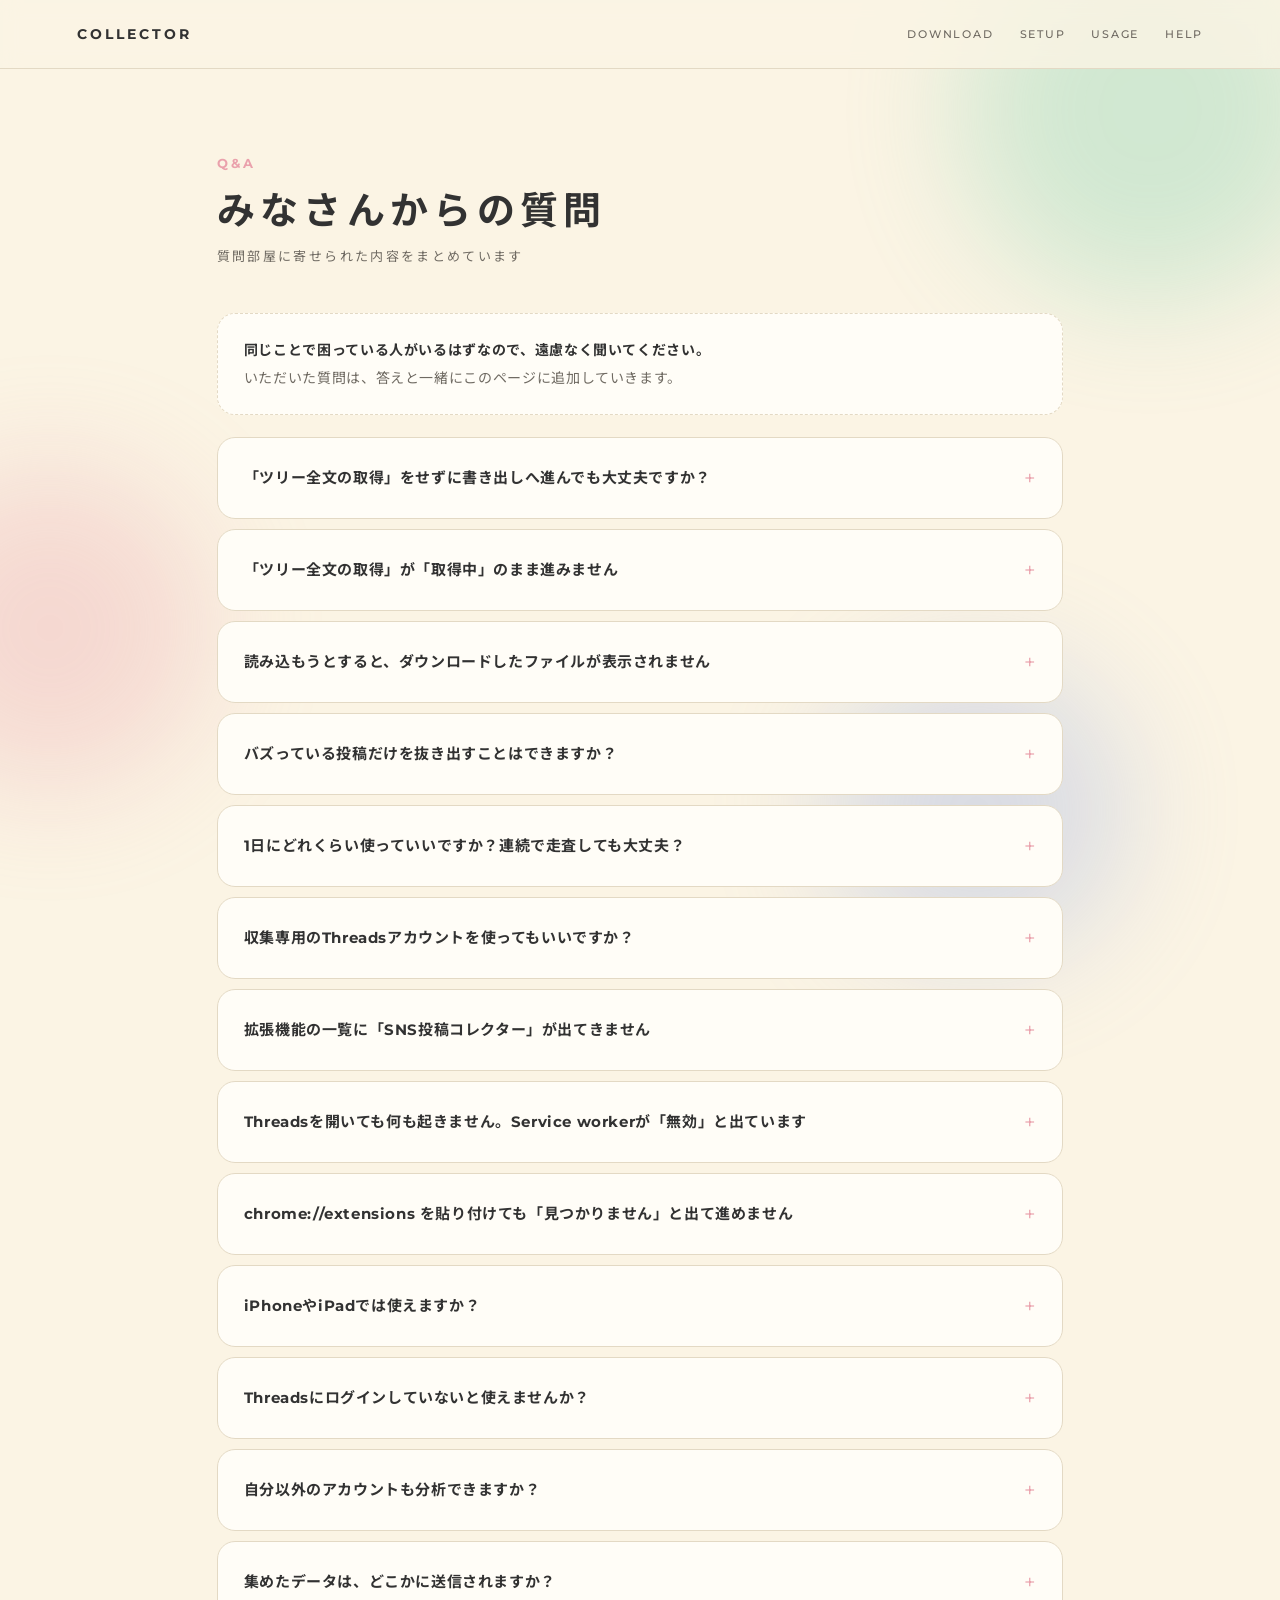
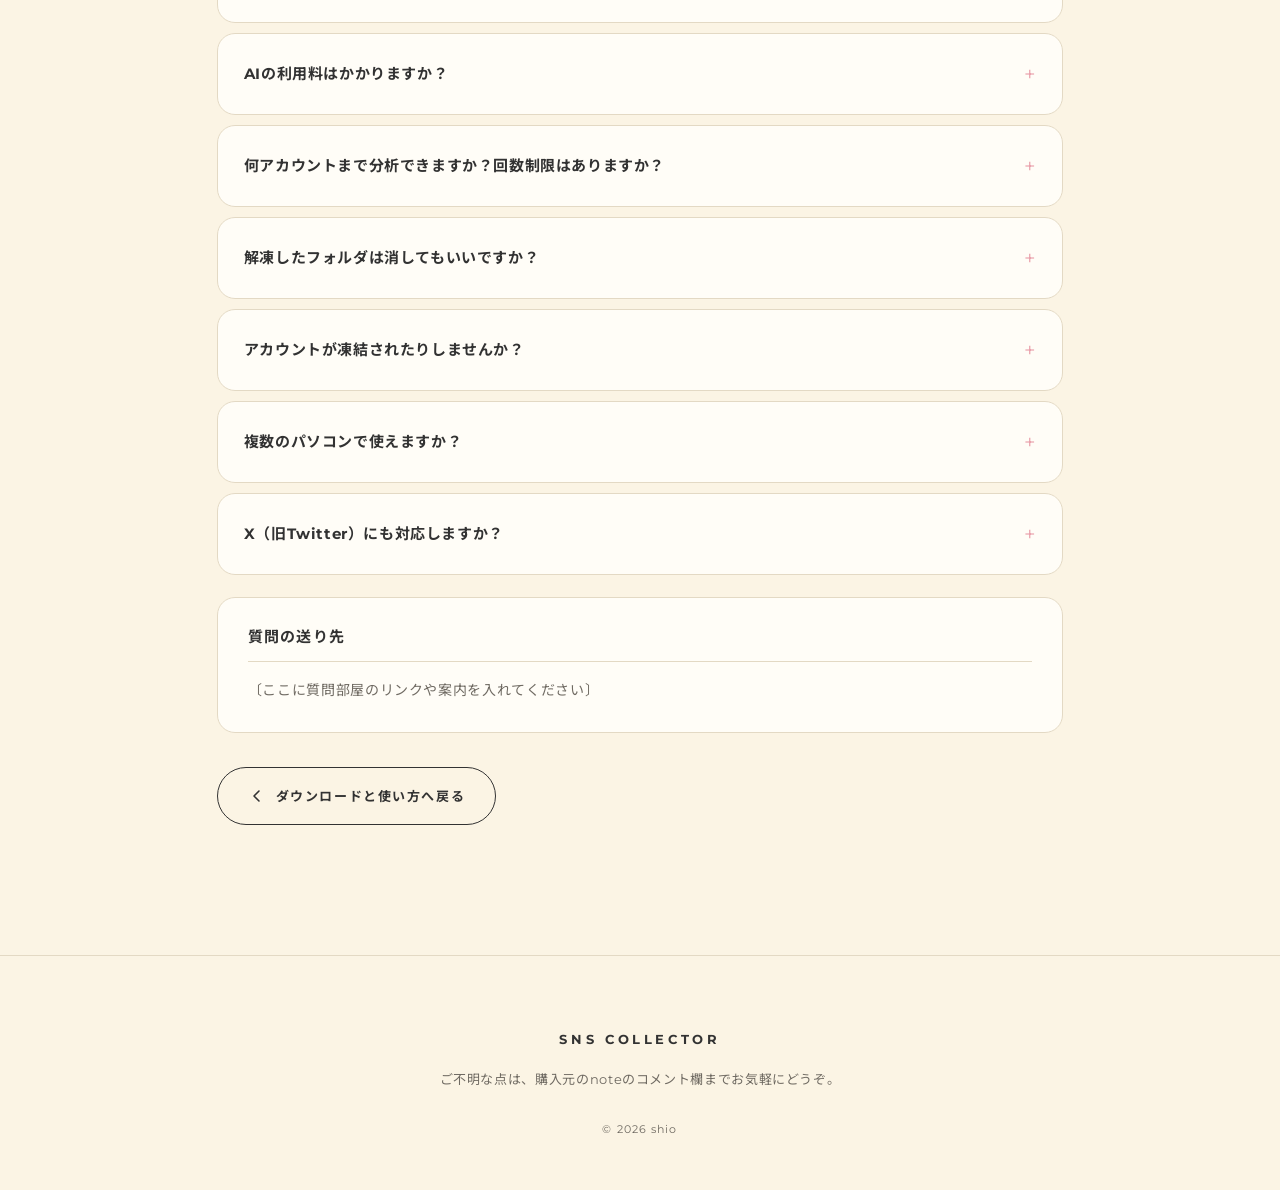
==== commit 4d08c5c9: "update: ver 1.1.1（ツリー全文の取得が止まる問題を修正） Co-Authored-By: Claude Opus 5 <noreply@anthropic.com>" ====
--- a/qa/index.html
+++ b/qa/index.html
@@ -66,6 +66,25 @@
   </p>
 
   <div class="qa" style="margin-top:22px">
+
+    <details>
+      <summary>「ツリー全文の取得」をせずに書き出しへ進んでも大丈夫ですか？</summary>
+      <div class="qa__body">
+        <p><strong>大丈夫です。取得しなくても分析はできます。</strong></p>
+        <p>プロフィールにはツリーの<strong>1〜2本目まで</strong>が表示されているので、そこまでは取得しなくても書き出しに入っています。いちばん大事な<strong>「1行目の型」の分析には影響しません。</strong></p>
+        <p>含まれなくなるのは、<strong>3本目以降の本文</strong>と、そこから分かる<strong>「何本目で読者が離れたか」</strong>の分析です。書き出しには「後半パートが未取得」と自動で注記が入るので、AIもその前提で分析します。</p>
+        <p>ツリーの構成まで詳しく見たいときだけ、取得を実行してください。</p>
+      </div>
+    </details>
+
+    <details>
+      <summary>「ツリー全文の取得」が「取得中」のまま進みません</summary>
+      <div class="qa__body">
+        <p><strong>ver 1.1.1 で修正しました。</strong>お手元が古い場合は、最新版に入れ替えてください。</p>
+        <p>原因は、Chromeが裏側の処理を途中で停止してしまい、進み具合がパネルに届かなくなっていたことでした。最新版では停止されないように合図を送り続け、万一止まった場合も検知して、ボタンを押せる状態に戻します。</p>
+        <p>それでも止まる場合は、ページを再読み込み（F5）してからやり直してください。取得せずに書き出しへ進んでも分析はできます（上の質問を参照）。</p>
+      </div>
+    </details>
 
     <details>
       <summary>読み込もうとすると、ダウンロードしたファイルが表示されません</summary>
